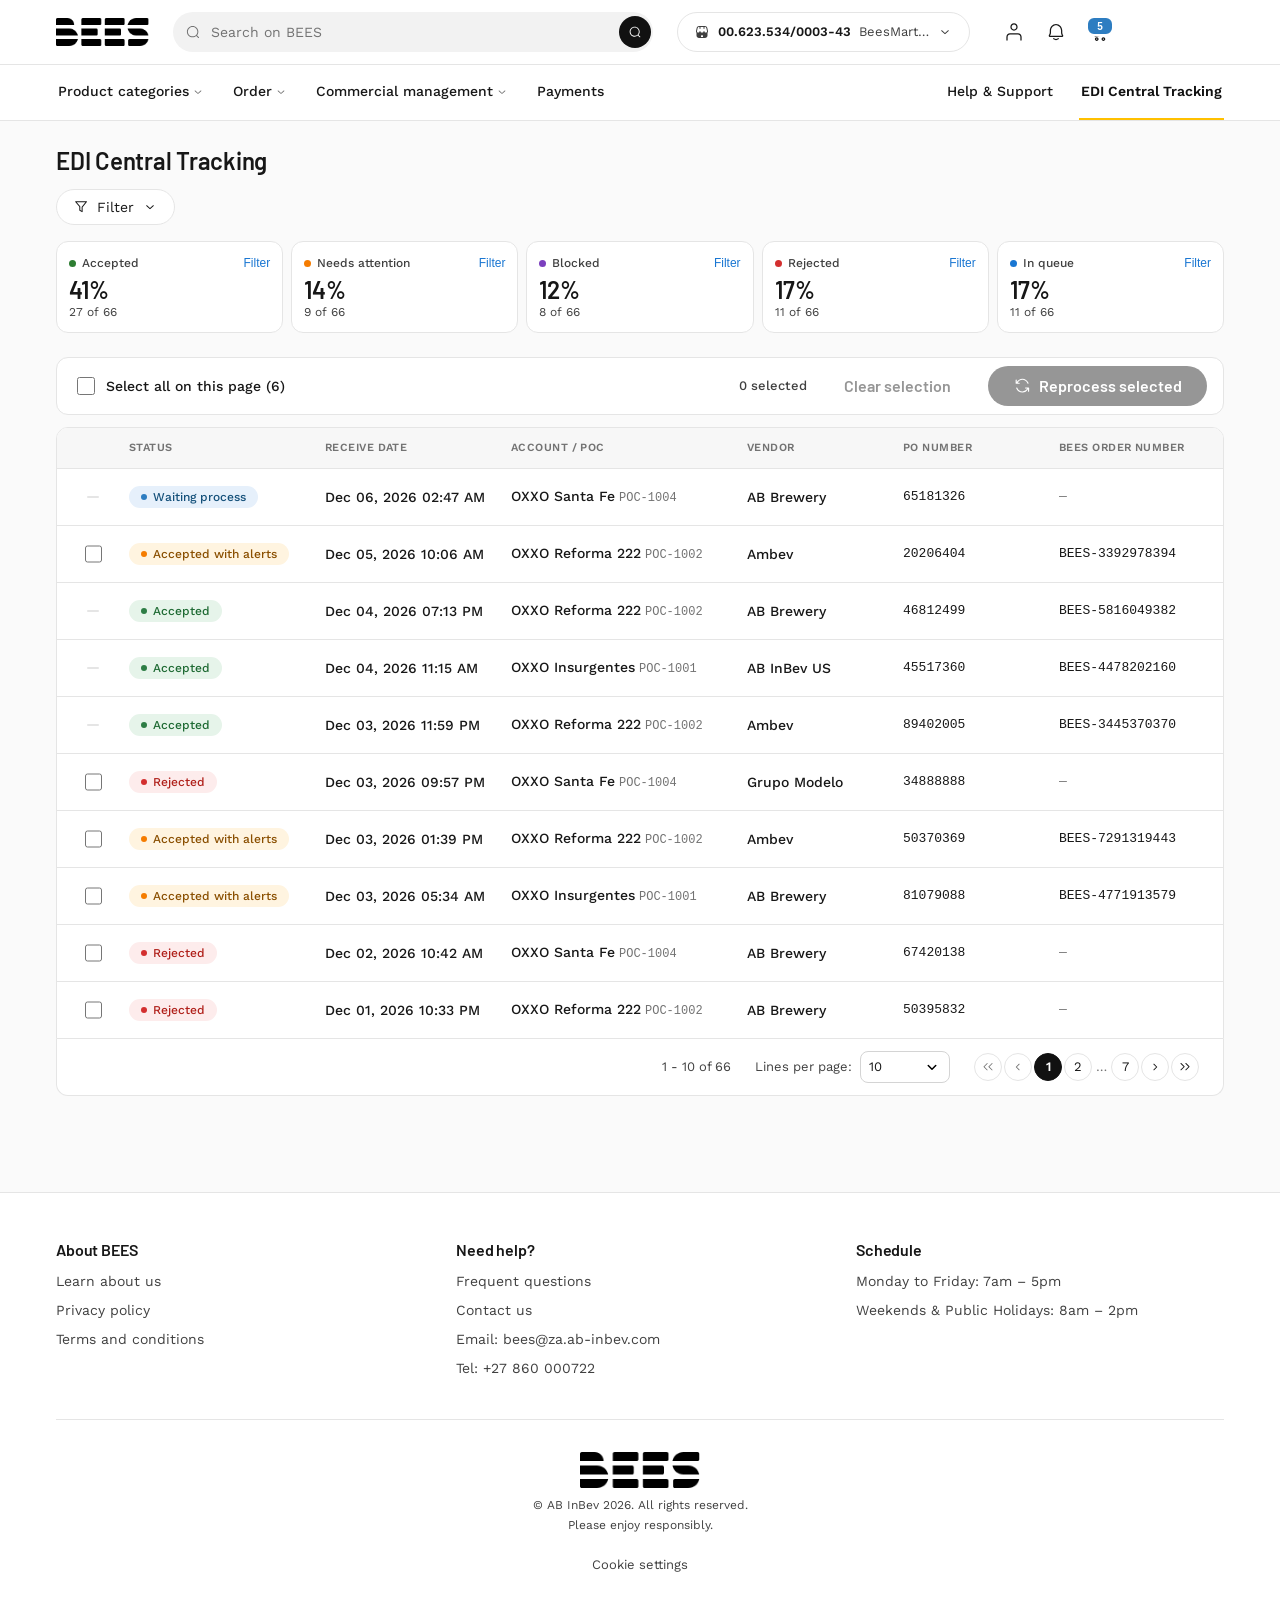
==== prototypes/edi-central-tracker/index.html @ 3b07b344 "Initial commit: prototypes hub, EDI Central Tracking, and Hexa shared assets" ====
<!doctype html>
<html lang="en">
<head>
  <meta charset="utf-8" />
  <meta name="viewport" content="width=device-width,initial-scale=1" />
  <title>EDI Central Tracking — Prototype</title>
  <link rel="stylesheet" href="../_shared/hexa-tokens.css" />
  <link rel="stylesheet" href="../_shared/hexa-components.css" />
  <link rel="stylesheet" href="styles.css" />
  <script src="../_shared/hexa.js" defer></script>
  <script src="data.js"></script>
  <script
    src="../_shared/hypothesis-tracker.js"
    data-prototype-id="edi-central-tracker"
    data-hypothesis="Retailers will adopt a self-service EDI order tracker (Order + Item) instead of contacting BEES support."
    data-variant="A"></script>
</head>
<body>

  <!-- BEES Top bar (custom, modeled on the BEES Order history reference) -->
  <header class="bees-topbar">
    <div class="bees-topbar-row bees-topbar-row--primary">
      <a class="bees-logo" href="#orders" aria-label="BEES home" data-track="nav-logo">
        <img src="../_shared/img/bees-logo.png" alt="BEES" />
      </a>
      <div class="bees-search">
        <hexa-icon name="SearchIcon"></hexa-icon>
        <input type="search" placeholder="Search on BEES" data-track="topbar-search" aria-label="Search on BEES" />
        <button class="bees-search-go" aria-label="Search" data-track="topbar-search-submit"><hexa-icon name="SearchIcon"></hexa-icon></button>
      </div>
      <div class="bees-account">
        <hexa-icon name="StoreIcon"></hexa-icon>
        <span class="bees-account-id">00.623.534/0003-43</span>
        <span class="bees-account-name">BeesMart…</span>
        <hexa-icon name="ChevronDownIcon"></hexa-icon>
      </div>
      <div class="bees-topbar-actions">
        <button class="bees-icon-btn" aria-label="Account" data-track="topbar-account"><hexa-icon name="UserIcon"></hexa-icon></button>
        <button class="bees-icon-btn" aria-label="Notifications" data-track="topbar-notifications" style="position:relative">
          <hexa-icon name="BellIcon"></hexa-icon>
        </button>
        <button class="bees-icon-btn" aria-label="Cart" data-track="topbar-cart" style="position:relative">
          <hexa-icon name="CartIcon"></hexa-icon>
          <span class="bees-icon-badge">5</span>
        </button>
      </div>
    </div>
    <nav class="bees-topbar-row bees-topbar-row--secondary" aria-label="Primary">
      <div class="bees-nav-left">
        <a href="#" data-track="nav-categories" class="bees-nav-link">Product categories <hexa-icon name="ChevronDownIcon"></hexa-icon></a>
        <a href="#" data-track="nav-order"      class="bees-nav-link">Order <hexa-icon name="ChevronDownIcon"></hexa-icon></a>
        <a href="#" data-track="nav-commercial" class="bees-nav-link">Commercial management <hexa-icon name="ChevronDownIcon"></hexa-icon></a>
        <a href="#" data-track="nav-payments"   class="bees-nav-link">Payments</a>
      </div>
      <div class="bees-nav-right">
        <a href="#" data-track="nav-help"    class="bees-nav-link">Help &amp; Support</a>
        <a href="#orders" data-track="nav-orders" class="bees-nav-link bees-nav-link--active">EDI Central Tracking</a>
      </div>
    </nav>
  </header>

  <main class="app-shell">

    <!-- ORDERS SCREEN ============================================ -->
    <section id="orders" data-screen>
      <h1 class="page-title">EDI Central Tracking</h1>

      <!-- Filter (collapsed by default) -->
      <div class="filter-block">
        <button type="button" class="filter-toggle" id="filterToggle" data-track="cta-toggle-filters" onclick="toggleFilterPanel()" aria-expanded="false">
          <hexa-icon name="FilterIcon"></hexa-icon>
          Filter
          <hexa-icon name="ChevronDownIcon" class="caret"></hexa-icon>
        </button>

        <form class="filters" id="filterForm" autocomplete="off" onsubmit="event.preventDefault();applyFilters()" hidden>
          <div class="hexa-field">
            <span class="hexa-label">Vendor</span>
            <div class="dropdown" id="vendorDropdown">
              <button type="button" class="dropdown-trigger" data-track="filter-open-vendor" onclick="toggleDropdown('vendorDropdown')">
                <span id="vendorLabel" class="placeholder">All vendors</span>
                <hexa-icon name="ChevronDownIcon"></hexa-icon>
              </button>
              <div class="dropdown-panel" id="vendorPanel"></div>
            </div>
          </div>
          <div class="hexa-field">
            <span class="hexa-label">Account / POC</span>
            <div class="dropdown" id="pocDropdown">
              <button type="button" class="dropdown-trigger" data-track="filter-open-poc" onclick="toggleDropdown('pocDropdown')">
                <span id="pocLabel" class="placeholder">My POCs (4)</span>
                <hexa-icon name="ChevronDownIcon"></hexa-icon>
              </button>
              <div class="dropdown-panel" id="pocPanel"></div>
            </div>
          </div>
          <div class="hexa-field">
            <span class="hexa-label">Purchase order number</span>
            <span class="hexa-input-wrap">
              <hexa-icon name="SearchIcon"></hexa-icon>
              <input class="hexa-input" id="poInput" placeholder="e.g. 12345678" inputmode="numeric" />
            </span>
          </div>
          <div class="hexa-field">
            <span class="hexa-label">Period (max 30 days)</span>
            <div class="period-row">
              <span class="hexa-input-wrap"><input class="hexa-input" id="dateFrom" type="date" /></span>
              <span class="text-fg-neutral-tertiary">→</span>
              <span class="hexa-input-wrap"><input class="hexa-input" id="dateTo" type="date" /></span>
            </div>
          </div>
          <div class="hexa-field">
            <span class="hexa-label">Status</span>
            <div class="dropdown" id="statusDropdown">
              <button type="button" class="dropdown-trigger" data-track="filter-open-status" onclick="toggleDropdown('statusDropdown')">
                <span id="statusLabel" class="placeholder">All statuses</span>
                <hexa-icon name="ChevronDownIcon"></hexa-icon>
              </button>
              <div class="dropdown-panel" id="statusPanel"></div>
            </div>
          </div>
          <div class="filter-actions">
            <div class="left">
              <button type="submit" id="applyBtn" class="hexa-btn hexa-btn--primary" data-track="cta-apply-filters">
                <hexa-icon name="FilterIcon"></hexa-icon>
                Apply filters
              </button>
              <button type="button" class="hexa-btn hexa-btn--tertiary" data-track="cta-clear-filters" onclick="clearFilters()">Clear all</button>
            </div>
            <div class="text-body-xs text-fg-neutral-tertiary" id="periodHint"></div>
          </div>
        </form>
      </div>

      <!-- Overview KPI cards -->
      <div class="summary-cards" id="summaryCards" role="region" aria-label="Order summary"></div>

      <!-- Active filter chips -->
      <div class="result-bar" id="resultBar" hidden>
        <div class="chip-row" id="activeFilters"></div>
      </div>

      <!-- Bulk actions toolbar — appears above the list when there are
           selectable rows (Blocked / Rejected / Accepted with alerts). -->
      <div class="bulk-bar" id="bulkBar">
        <label class="bulk-select-all">
          <input type="checkbox" id="bulkSelectAll" data-track="bulk-select-all" onchange="toggleSelectAllOnPage(this.checked)" />
          <span id="bulkSelectAllLabel">Select all on this page</span>
        </label>
        <div class="bulk-actions">
          <span class="bulk-count" id="bulkCount">0 selected</span>
          <button type="button" class="hexa-btn hexa-btn--tertiary" id="bulkClearBtn" data-track="bulk-clear" onclick="clearSelection()" disabled>Clear selection</button>
          <button type="button" class="hexa-btn hexa-btn--primary" id="bulkReprocessBtn" data-track="cta-bulk-reprocess" onclick="reprocessSelected()" disabled>
            <hexa-icon name="SyncIcon"></hexa-icon>
            <span id="bulkReprocessLabel">Reprocess selected</span>
          </button>
        </div>
      </div>

      <!-- List + pagination -->
      <div id="tableWrap"></div>

      <!-- Empty state -->
      <template id="emptyTpl">
        <div class="hexa-empty">
          <hexa-illustration name="NoSearchResults"></hexa-illustration>
          <h3>No orders match your filters</h3>
          <p>Try widening the period or clearing some filters.</p>
          <button class="hexa-btn hexa-btn--secondary" data-track="cta-empty-clear" onclick="clearFilters()">Clear all filters</button>
        </div>
      </template>
    </section>

    <!-- ITEM-LEVEL SCREEN ====================================== -->
    <!-- Reached by clicking an order row. Hash format: #order/<id>.
         Layout mirrors the BEES "Order details" pattern:
           1. A dark band sitting flush under the topbar, with breadcrumb
              on top and the page title + primary action below.
           2. Light content area below the band with order facts and lines. -->
    <section id="orderItems" data-screen hidden>
      <div class="order-details-band">
        <div class="order-details-band-inner">
          <nav class="order-details-breadcrumb" aria-label="Breadcrumb">
            <a href="#orders" class="crumb crumb--icon" data-track="item-breadcrumb-home" aria-label="Home">
              <hexa-icon name="HomeIcon"></hexa-icon>
            </a>
            <hexa-icon name="ChevronRightIcon" class="crumb-sep"></hexa-icon>
            <a href="#orders" class="crumb" data-track="item-breadcrumb-orders">EDI Central Tracking</a>
            <hexa-icon name="ChevronRightIcon" class="crumb-sep"></hexa-icon>
            <span class="crumb crumb--current" aria-current="page">Order details</span>
          </nav>
          <div class="order-details-band-row">
            <h1 class="order-details-title">Order details</h1>
            <div class="order-details-band-actions">
              <button type="button" class="band-btn band-btn--ghost" data-track="item-open-summary" onclick="openDrawer(view.itemPageOrderId)">
                <hexa-icon name="InfoIcon"></hexa-icon>
                View summary
              </button>
              <button type="button" class="band-btn band-btn--primary" id="itemPageReprocessBtn" data-track="item-reprocess" onclick="reprocessFromItemPage()">
                <hexa-icon name="SyncIcon"></hexa-icon>
                Reprocess order
              </button>
            </div>
          </div>
        </div>
      </div>

      <div class="order-details-body">
        <div class="order-details-card">
          <div class="order-details-summary" id="itemPageSummary"></div>
        </div>

        <div class="item-summary-cards" id="itemSummaryCards"></div>

        <div id="itemListWrap"></div>
      </div>
    </section>

  </main>

  <!-- BEES Footer -->
  <footer class="bees-footer">
    <div class="bees-footer-cols">
      <div>
        <h4>About BEES</h4>
        <a href="#" data-track="footer-learn">Learn about us</a>
        <a href="#" data-track="footer-privacy">Privacy policy</a>
        <a href="#" data-track="footer-terms">Terms and conditions</a>
      </div>
      <div>
        <h4>Need help?</h4>
        <a href="#" data-track="footer-faq">Frequent questions</a>
        <a href="#" data-track="footer-contact">Contact us</a>
        <span class="bees-footer-static">Email: bees@za.ab-inbev.com</span>
        <span class="bees-footer-static">Tel: +27 860 000722</span>
      </div>
      <div>
        <h4>Schedule</h4>
        <span class="bees-footer-static">Monday to Friday: 7am – 5pm</span>
        <span class="bees-footer-static">Weekends &amp; Public Holidays: 8am – 2pm</span>
      </div>
    </div>
    <div class="bees-footer-brand">
      <img class="bees-footer-logo" src="../_shared/img/bees-logo.png" alt="BEES" />
      <p class="bees-footer-copy">© AB InBev 2026. All rights reserved.<br/>Please enjoy responsibly.</p>
      <a href="#" class="bees-footer-cookie" data-track="footer-cookies">Cookie settings</a>
    </div>
  </footer>

  <!-- ORDER DETAIL DRAWER (non-modal side panel) -->
  <div id="drawerScrim" class="drawer-scrim" hidden onclick="closeDrawer()"></div>
  <aside id="orderDrawer" class="order-drawer" role="dialog" aria-modal="false" aria-labelledby="drawerTitle" hidden>
    <header>
      <div>
        <div class="text-body-xs text-fg-neutral-tertiary" style="text-transform:uppercase;letter-spacing:.05em">Order detail</div>
        <h3 id="drawerTitle" style="margin:4px 0 0">—</h3>
      </div>
      <button class="hexa-icon-btn" data-track="drawer-close" onclick="closeDrawer()" aria-label="Close">
        <hexa-icon name="CloseIcon"></hexa-icon>
      </button>
    </header>
    <div class="body" id="drawerBody"></div>
    <footer>
      <button class="hexa-btn hexa-btn--tertiary" data-track="drawer-cancel" onclick="closeDrawer()">Close</button>
      <button class="hexa-btn hexa-btn--primary" id="drawerReprocess" data-track="drawer-reprocess" onclick="reprocessFromDrawer()">
        <hexa-icon name="SyncIcon"></hexa-icon>
        Reprocess
      </button>
    </footer>
  </aside>

  <script>
  // ============================================================
  // STATE
  // ============================================================
  const D = window.EDI_DATA;
  // Two layers of state:
  //   draft   = what the user is composing in the filter UI (dropdown checkboxes)
  //   applied = what the table is filtered by (only updated on Apply)
  // Live filters (PO# input + Period range) update applied directly so users
  // see results as they type / pick dates — that matches their mental model.
  const defaultPocs = () => new Set(D.POCS.filter(p => p.user).map(p => p.id));
  const draft = {
    vendors: new Set(),
    pocs: defaultPocs(),
    statuses: new Set(),
  };
  const applied = {
    vendors: new Set(),
    pocs: defaultPocs(),
    poQuery: '',
    dateFrom: null,
    dateTo: null,
    statuses: new Set(),
  };
  const view = {
    openOrderId: null,         // order shown in the side drawer (summary)
    itemPageOrderId: null,     // order shown in the Item-level full page
    page: 1,
    pageSize: 10,
    selected: new Set(),       // ids of orders ticked for bulk reprocess
  };

  // Order statuses that can be bulk-reprocessed (and therefore get a checkbox).
  const REPROCESSABLE_STATUSES = new Set(['BLOCKED', 'REJECTED', 'ALERTS']);
  const isReprocessable = (o) => REPROCESSABLE_STATUSES.has(o.statusId);

  // ============================================================
  // INIT
  // ============================================================
  function fmtDate(iso) {
    const d = new Date(iso);
    return d.toLocaleDateString(undefined, { day: '2-digit', month: 'short', year: 'numeric' }) + ' ' + d.toLocaleTimeString(undefined, { hour: '2-digit', minute: '2-digit' });
  }
  function fmtDateOnly(iso) {
    return new Date(iso).toLocaleDateString(undefined, { day: '2-digit', month: 'short' });
  }
  function fmtMoney(n) { return '$' + n.toLocaleString(undefined, { minimumFractionDigits: 2, maximumFractionDigits: 2 }); }
  function isoDay(d) { return d.toISOString().slice(0, 10); }

  // Default period: last 30 days
  (function initPeriod() {
    const today = new Date();
    const from = new Date(today.getTime() - 29 * 86400000);
    document.getElementById('dateTo').value = isoDay(today);
    document.getElementById('dateFrom').value = isoDay(from);
    document.getElementById('dateTo').max = isoDay(today);
    document.getElementById('dateFrom').max = isoDay(today);
    applied.dateFrom = isoDay(from);
    applied.dateTo = isoDay(today);
    document.getElementById('periodHint').textContent = 'Maximum interval: 30 days · default: last 30 days';
  })();

  // Build dropdown panels — checkboxes mutate DRAFT only.
  function renderVendorPanel() {
    const panel = document.getElementById('vendorPanel');
    panel.innerHTML = D.VENDORS.map(v => `
      <label class="opt"><input type="checkbox" value="${v.code}" ${draft.vendors.has(v.code) ? 'checked' : ''} onchange="toggleDraft('vendors', this.value, this.checked)"/> ${v.name}</label>
    `).join('');
  }
  function renderPocPanel(query) {
    const panel = document.getElementById('pocPanel');
    const q = (query || '').toLowerCase();
    const list = D.POCS.filter(p => !q || p.name.toLowerCase().includes(q) || p.id.toLowerCase().includes(q) || p.city.toLowerCase().includes(q));
    panel.innerHTML = `
      <div class="search">
        <span class="hexa-input-wrap">
          <hexa-icon name="SearchIcon"></hexa-icon>
          <input class="hexa-input" placeholder="Search POC name, id, city…" oninput="renderPocPanel(this.value)" value="${query || ''}" />
        </span>
      </div>
      ${list.map(p => `
        <label class="opt">
          <input type="checkbox" value="${p.id}" ${draft.pocs.has(p.id) ? 'checked' : ''} onchange="toggleDraft('pocs', this.value, this.checked)"/>
          <span style="flex:1">${p.name}${p.user ? ' <span class=\"hexa-tag hexa-tag--brand\" style=\"margin-left:6px\">Yours</span>' : ''}</span>
          <span class="text-body-xs text-fg-neutral-tertiary">${p.id} · ${p.city}</span>
        </label>
      `).join('') || '<div class="text-body-sm text-fg-neutral-tertiary p-sm">No POC matches.</div>'}
    `;
  }
  function renderStatusPanel() {
    const panel = document.getElementById('statusPanel');
    panel.innerHTML = D.STATUSES.map(s => `
      <label class="opt"><input type="checkbox" value="${s.id}" ${draft.statuses.has(s.id) ? 'checked' : ''} onchange="toggleDraft('statuses', this.value, this.checked)"/>
        <span class="hexa-status-badge hexa-status-badge--${s.tone}">${s.label}</span>
      </label>
    `).join('');
  }
  renderVendorPanel();
  renderPocPanel('');
  renderStatusPanel();

  function toggleDraft(key, value, on) {
    if (on) draft[key].add(value); else draft[key].delete(value);
    syncDropdownLabels();
    markDirty();
    HT.track('filter_drafted', { filter: key, on });
  }

  function setsEqual(a, b) {
    if (a.size !== b.size) return false;
    for (const x of a) if (!b.has(x)) return false;
    return true;
  }
  function isDirty() {
    return !setsEqual(draft.vendors, applied.vendors)
        || !setsEqual(draft.pocs, applied.pocs)
        || !setsEqual(draft.statuses, applied.statuses);
  }
  function markDirty() {
    document.getElementById('applyBtn').classList.toggle('is-dirty', isDirty());
  }

  function syncDropdownLabels() {
    const vCount = draft.vendors.size;
    document.getElementById('vendorLabel').className = vCount ? '' : 'placeholder';
    document.getElementById('vendorLabel').textContent = vCount ? (vCount + ' vendor' + (vCount > 1 ? 's' : '')) : 'All vendors';

    const pCount = draft.pocs.size;
    document.getElementById('pocLabel').className = pCount ? '' : 'placeholder';
    document.getElementById('pocLabel').textContent = pCount ? (pCount + ' POC' + (pCount > 1 ? 's' : '')) : 'All POCs';

    const sCount = draft.statuses.size;
    document.getElementById('statusLabel').className = sCount ? '' : 'placeholder';
    document.getElementById('statusLabel').textContent = sCount ? (sCount + ' status' + (sCount > 1 ? 'es' : '')) : 'All statuses';
  }
  syncDropdownLabels();

  // Outside-click closes dropdowns. Panels are position:fixed and rendered as
  // children of the .dropdown wrapper, so contains() still resolves correctly.
  document.addEventListener('click', (e) => {
    document.querySelectorAll('.dropdown.is-open').forEach((dd) => {
      if (!dd.contains(e.target)) dd.classList.remove('is-open');
    });
  });
  function toggleDropdown(id) {
    const dd = document.getElementById(id);
    const isOpen = dd.classList.contains('is-open');
    document.querySelectorAll('.dropdown.is-open').forEach((d) => d.classList.remove('is-open'));
    if (!isOpen) {
      dd.classList.add('is-open');
      positionDropdownPanel(dd);
    }
    event.stopPropagation();
  }
  // Position a fixed-positioned panel relative to its trigger button so it
  // floats above sibling form cells regardless of grid stacking contexts.
  function positionDropdownPanel(dd) {
    const trigger = dd.querySelector('.dropdown-trigger');
    const panel = dd.querySelector('.dropdown-panel');
    if (!trigger || !panel) return;
    const r = trigger.getBoundingClientRect();
    const panelWidth = Math.max(r.width, 240);
    panel.style.minWidth = panelWidth + 'px';
    panel.style.top = (r.bottom + 4) + 'px';
    // Right-align if the panel would overflow the viewport
    const wouldOverflow = (r.left + panelWidth) > (window.innerWidth - 16);
    panel.style.left = wouldOverflow ? (r.right - panelWidth) + 'px' : r.left + 'px';
  }
  // Reposition on scroll/resize so the panel stays glued to its trigger.
  ['scroll', 'resize'].forEach(ev => window.addEventListener(ev, () => {
    document.querySelectorAll('.dropdown.is-open').forEach(positionDropdownPanel);
  }, true));

  // Period & PO# update APPLIED state directly (live filtering — they feel like search inputs).
  function enforcePeriodCap() {
    const fromEl = document.getElementById('dateFrom');
    const toEl = document.getElementById('dateTo');
    if (!fromEl.value || !toEl.value) return;
    const from = new Date(fromEl.value);
    const to = new Date(toEl.value);
    const diffDays = Math.round((to - from) / 86400000);
    if (diffDays < 0) { toEl.value = fromEl.value; }
    if (diffDays > 30) {
      const capped = new Date(from.getTime() + 30 * 86400000);
      toEl.value = isoDay(capped);
      flashHint('Period capped at 30 days.');
    }
    applied.dateFrom = fromEl.value;
    applied.dateTo = toEl.value;
    HT.track('period_set', { days: Math.round((new Date(applied.dateTo) - new Date(applied.dateFrom)) / 86400000) + 1 });
  }
  function flashHint(msg) {
    const el = document.getElementById('periodHint');
    const original = el.textContent;
    el.textContent = msg;
    el.style.color = 'var(--hexa-status-warning)';
    setTimeout(() => { el.textContent = original; el.style.color = ''; }, 2400);
  }
  document.getElementById('dateFrom').addEventListener('change', () => { enforcePeriodCap(); view.page = 1; renderTable(); });
  document.getElementById('dateTo').addEventListener('change', () => { enforcePeriodCap(); view.page = 1; renderTable(); });

  document.getElementById('poInput').addEventListener('input', (e) => {
    applied.poQuery = e.target.value.trim();
    view.page = 1;
    renderTable();
    if (applied.poQuery) HT.track('filter_applied', { filter: 'po_number', length: applied.poQuery.length });
  });

  // Apply button: copy DRAFT -> APPLIED for vendor/poc/status, then re-render.
  function applyFilters() {
    applied.vendors = new Set(draft.vendors);
    applied.pocs = new Set(draft.pocs);
    applied.statuses = new Set(draft.statuses);
    view.page = 1;
    markDirty();
    HT.track('filters_applied_explicit', {
      vendor_count: applied.vendors.size,
      poc_count: applied.pocs.size,
      status_count: applied.statuses.size,
      has_po: !!applied.poQuery,
      days: Math.round((new Date(applied.dateTo) - new Date(applied.dateFrom)) / 86400000) + 1,
    });
    renderTable();
  }

  function clearFilters() {
    draft.vendors.clear();
    draft.pocs = defaultPocs();
    draft.statuses.clear();
    applied.vendors.clear();
    applied.pocs = defaultPocs();
    applied.statuses.clear();
    applied.poQuery = '';
    document.getElementById('poInput').value = '';
    // reset period to last 30 days
    const today = new Date();
    document.getElementById('dateTo').value = isoDay(today);
    document.getElementById('dateFrom').value = isoDay(new Date(today.getTime() - 29 * 86400000));
    applied.dateFrom = document.getElementById('dateFrom').value;
    applied.dateTo = document.getElementById('dateTo').value;
    renderVendorPanel(); renderPocPanel(''); renderStatusPanel();
    syncDropdownLabels();
    markDirty();
    view.page = 1;
    renderTable();
    HT.track('filters_cleared');
  }

  // ============================================================
  // TABLE
  // ============================================================
  function filteredOrders(opts = {}) {
    const fromTs = applied.dateFrom ? new Date(applied.dateFrom).getTime() : 0;
    const toTs = applied.dateTo ? new Date(applied.dateTo).getTime() + 86400000 - 1 : Infinity;
    return D.orders.filter((o) => {
      if (applied.vendors.size && !applied.vendors.has(o.vendorCode)) return false;
      if (applied.pocs.size && !applied.pocs.has(o.pocId)) return false;
      if (!opts.ignoreStatus && applied.statuses.size && !applied.statuses.has(o.statusId)) return false;
      if (applied.poQuery && !o.poNumber.includes(applied.poQuery)) return false;
      const t = new Date(o.receivedAt).getTime();
      if (t < fromTs || t > toTs) return false;
      return true;
    });
  }

  // Removing an active chip removes it from BOTH draft + applied so it disappears
  // immediately (matches user expectation when clicking the X on a chip).
  function removeAppliedFilter(key, value) {
    applied[key].delete(value);
    draft[key].delete(value);
    view.page = 1;
    syncDropdownLabels();
    markDirty();
    if (key === 'vendors') renderVendorPanel();
    if (key === 'pocs')    renderPocPanel('');
    if (key === 'statuses') renderStatusPanel();
    renderTable();
    HT.track('filter_chip_removed', { filter: key });
  }
  function clearPoQuery() {
    document.getElementById('poInput').value = '';
    applied.poQuery = '';
    view.page = 1;
    renderTable();
    HT.track('filter_chip_removed', { filter: 'po_number' });
  }

  function renderActiveFilterChips() {
    const root = document.getElementById('activeFilters');
    const chips = [];
    applied.vendors.forEach((v) => {
      const name = D.VENDORS.find(x => x.code === v)?.name || v;
      chips.push(`<button class="hexa-chip" onclick="removeAppliedFilter('vendors','${v}')"><hexa-icon name="CloseIcon"></hexa-icon> ${name}</button>`);
    });
    applied.statuses.forEach((s) => {
      const st = D.STATUSES.find(x => x.id === s);
      chips.push(`<button class="hexa-chip" onclick="removeAppliedFilter('statuses','${s}')"><hexa-icon name="CloseIcon"></hexa-icon> ${st.label}</button>`);
    });
    if (applied.poQuery) {
      chips.push(`<button class="hexa-chip" onclick="clearPoQuery()"><hexa-icon name="CloseIcon"></hexa-icon> PO: ${applied.poQuery}</button>`);
    }
    // POC chip if non-default
    const dPocs = [...defaultPocs()];
    const pocsArr = [...applied.pocs];
    const isDefaultSel = pocsArr.length === dPocs.length && pocsArr.every(p => dPocs.includes(p));
    if (!isDefaultSel && applied.pocs.size) {
      chips.push(`<span class="hexa-chip" style="cursor:default">${applied.pocs.size} POC${applied.pocs.size > 1 ? 's' : ''} selected</span>`);
    }
    root.innerHTML = chips.join('');
  }

  // ============================================================
  // FILTER TOGGLE (collapsed by default, like the reference)
  // ============================================================
  function toggleFilterPanel() {
    const form = document.getElementById('filterForm');
    const btn = document.getElementById('filterToggle');
    const open = form.hidden;
    form.hidden = !open;
    btn.setAttribute('aria-expanded', String(open));
    HT.track('filter_panel_toggled', { open });
  }

  function statusPill(o) {
    const map = { success: 'is-success', warning: 'is-warning', error: 'is-error', info: 'is-info', blocked: 'is-blocked' };
    return `<span class="status-pill ${map[o.statusTone] || 'is-neutral'}">${o.statusLabel}</span>`;
  }

  // ============================================================
  // SUMMARY KPI CARDS — match reference layout: label + filter link
  // top-row, big % + "X of Y" subtext below
  // ============================================================
  function renderSummary() {
    const orders = filteredOrders({ ignoreStatus: true });
    const total = orders.length || 1;
    const counts = { ACCEPTED: 0, ALERTS: 0, BLOCKED: 0, REJECTED: 0, PENDING: 0 };
    for (const o of orders) {
      if (o.statusId === 'ACCEPTED') counts.ACCEPTED++;
      else if (o.statusId === 'ALERTS') counts.ALERTS++;
      else if (o.statusId === 'BLOCKED') counts.BLOCKED++;
      else if (o.statusId === 'REJECTED') counts.REJECTED++;
      else counts.PENDING++;
    }
    // 5 cards: success / alerts / blocked (on hold) / rejected / queue.
    // Blocked sits between Alerts and Rejected because it's the most urgent
    // actionable bucket — if not resolved within SLA it auto-rejects.
    const cards = [
      { id: 'ACCEPTED', label: 'Accepted',             tone: 'success', count: counts.ACCEPTED, filterIds: ['ACCEPTED'] },
      { id: 'ALERTS',   label: 'Needs attention',      tone: 'warning', count: counts.ALERTS,   filterIds: ['ALERTS'] },
      { id: 'BLOCKED',  label: 'Blocked',              tone: 'blocked', count: counts.BLOCKED,  filterIds: ['BLOCKED'] },
      { id: 'REJECTED', label: 'Rejected',             tone: 'error',   count: counts.REJECTED, filterIds: ['REJECTED'] },
      { id: 'PENDING',  label: 'In queue',             tone: 'info',    count: counts.PENDING,  filterIds: ['WAITING','PROCESSING'] },
    ];
    document.getElementById('summaryCards').innerHTML = cards.map((c) => {
      const isActive = c.filterIds.length === applied.statuses.size && c.filterIds.every(s => applied.statuses.has(s));
      const pct = orders.length ? Math.round((c.count / orders.length) * 100) : 0;
      return `
        <div class="summary-card ${isActive ? 'is-active' : ''}" title="${c.label} — ${c.count.toLocaleString()} of ${orders.length.toLocaleString()}">
          <div class="header-row">
            <span class="label">
              <span class="dot dot-${c.tone}"></span>
              <span class="label-text">${c.label}</span>
            </span>
            <button type="button" class="filter-link ${isActive ? 'is-active' : ''}"
              data-track="summary-card-${c.id.toLowerCase()}"
              onclick="toggleSummaryFilter(${JSON.stringify(c.filterIds).replace(/"/g, '&quot;')}, '${c.id}')">
              ${isActive ? 'Clear' : 'Filter'}
            </button>
          </div>
          <div class="value-row">
            <span class="pct">${pct}%</span>
            <span class="of">${c.count.toLocaleString()} of ${orders.length.toLocaleString()}</span>
          </div>
        </div>
      `;
    }).join('');
  }

  function toggleSummaryFilter(statusIds, summaryId) {
    const sameSet = statusIds.length === applied.statuses.size && statusIds.every(s => applied.statuses.has(s));
    applied.statuses = new Set(sameSet ? [] : statusIds);
    draft.statuses = new Set(applied.statuses);
    renderStatusPanel();
    syncDropdownLabels();
    markDirty();
    view.page = 1;
    HT.track('summary_card_clicked', { card: summaryId, on: !sameSet });
    renderTable();
  }

  function renderTable() {
    renderActiveFilterChips();
    renderSummary();
    const orders = filteredOrders();
    const wrap = document.getElementById('tableWrap');
    if (!orders.length) {
      wrap.innerHTML = '';
      const tpl = document.getElementById('emptyTpl');
      wrap.appendChild(tpl.content.cloneNode(true));
      return;
    }

    const total = orders.length;
    const pageSize = view.pageSize;
    const totalPages = Math.max(1, Math.ceil(total / pageSize));
    if (view.page > totalPages) view.page = totalPages;
    const start = (view.page - 1) * pageSize;
    const end = Math.min(start + pageSize, total);
    const pageOrders = orders.slice(start, end);

    // Column order is optimised for the user's scan-then-act flow:
    //   [select] → Status → Receive date → Account → Vendor → PO# → [actions]
    // Clicking the row body navigates to the Item-level page; the inline
    // Summary and Reprocess buttons cover the secondary in-place actions.
    const rows = pageOrders.map((o) => {
      const selectable = isReprocessable(o);
      const checked = view.selected.has(o.id);
      const checkboxCell = selectable
        ? `<label class="cell-select" onclick="event.stopPropagation()" title="Select for bulk reprocess">
             <input type="checkbox" data-track="row-select-${o.statusId.toLowerCase()}"
                    ${checked ? 'checked' : ''}
                    onchange="toggleRowSelection('${o.id}', this.checked)" />
           </label>`
        : `<span class="cell-select cell-select--disabled" title="${o.statusLabel} orders can't be reprocessed"></span>`;

      const reprocessBtn = selectable
        ? `<button type="button" class="row-action row-action--primary"
                 data-track="row-reprocess-${o.statusId.toLowerCase()}"
                 onclick="event.stopPropagation();reprocessOrder('${o.id}')"
                 title="Reprocess this order">
             <hexa-icon name="SyncIcon"></hexa-icon>
           </button>`
        : '';

      // Single-line data row. Each cell is one inline value — no stacked
      // labels (the table header above carries the labels). The wrapping
      // .order-table container handles horizontal scroll if the viewport
      // is narrower than the row's natural width.
      return `
        <div class="order-row ${selectable ? 'is-selectable' : ''} ${checked ? 'is-selected' : ''}"
             data-id="${o.id}"
             onclick="openItemPage('${o.id}')"
             data-track="row-open-items"
             role="button" tabindex="0"
             onkeydown="if(event.key==='Enter'||event.key===' '){event.preventDefault();openItemPage('${o.id}')}">
          ${checkboxCell}
          <div class="cell cell-status">${statusPill(o)}</div>
          <div class="cell cell-date">${fmtDate(o.receivedAt)}</div>
          <div class="cell cell-account">
            <span class="cell-account-name">${o.pocName}</span>
            <span class="cell-account-id">${o.pocId}</span>
          </div>
          <div class="cell cell-vendor">${o.vendorName}</div>
          <div class="cell cell-po mono">${o.poNumber}</div>
          <div class="cell cell-bees mono">${o.beesOrderNumber
              ? o.beesOrderNumber
              : `<span class="muted">—</span>`}</div>
          <div class="row-actions" onclick="event.stopPropagation()">
            <button type="button" class="row-action"
                    data-track="row-summary"
                    onclick="event.stopPropagation();openDrawer('${o.id}')"
                    title="View order summary">
              <hexa-icon name="InfoIcon"></hexa-icon>
            </button>
            ${reprocessBtn}
          </div>
        </div>
      `;
    }).join('');

    // Header row sits above the data rows and shares the same grid template.
    // The wrapping .order-table provides horizontal scroll if the viewport
    // can't fit the natural row width.
    const headerRow = `
      <div class="order-row order-row--head" role="row">
        <div class="cell-select cell-select--head" aria-hidden="true"></div>
        <div class="cell cell-status">Status</div>
        <div class="cell cell-date">Receive date</div>
        <div class="cell cell-account">Account / POC</div>
        <div class="cell cell-vendor">Vendor</div>
        <div class="cell cell-po">PO number</div>
        <div class="cell cell-bees">BEES order number</div>
        <div class="row-actions"></div>
      </div>
    `;

    wrap.innerHTML = `
      <div class="order-table">
        <div class="order-list">${headerRow}${rows}</div>
      </div>
      ${renderPagination(start, end, total, totalPages)}
    `;

    syncBulkBar(pageOrders);
  }

  function renderPagination(start, end, total, totalPages) {
    const cur = view.page;
    const set = new Set([1, totalPages, cur, cur - 1, cur + 1]);
    const pageNums = [...set].filter(n => n >= 1 && n <= totalPages).sort((a, b) => a - b);
    const buttons = [];
    let prev = 0;
    for (const n of pageNums) {
      if (n - prev > 1) buttons.push(`<span class="page-ellipsis">…</span>`);
      buttons.push(`<button class="page-btn ${n === cur ? 'is-current' : ''}" onclick="goToPage(${n})" data-track="pagination-page" aria-label="Page ${n}">${n}</button>`);
      prev = n;
    }
    return `
      <div class="pagination">
        <span class="meta">${(start + 1).toLocaleString()} - ${end.toLocaleString()} of ${total.toLocaleString()}</span>
        <label class="page-size">
          Lines per page:
          <select class="hexa-select" onchange="changePageSize(this.value)">
            ${[10, 25, 50, 100].map(n => `<option value="${n}" ${n === view.pageSize ? 'selected' : ''}>${n}</option>`).join('')}
          </select>
        </label>
        <div class="pages">
          <button class="page-btn" onclick="goToPage(1)"          ${cur === 1 ? 'disabled' : ''} data-track="pagination-first" aria-label="First page"><hexa-icon name="ChevronDoubleLeftIcon"></hexa-icon></button>
          <button class="page-btn" onclick="goToPage(${cur - 1})" ${cur === 1 ? 'disabled' : ''} data-track="pagination-prev"  aria-label="Previous page"><hexa-icon name="ChevronLeftIcon"></hexa-icon></button>
          ${buttons.join('')}
          <button class="page-btn" onclick="goToPage(${cur + 1})" ${cur === totalPages ? 'disabled' : ''} data-track="pagination-next" aria-label="Next page"><hexa-icon name="ChevronRightIcon"></hexa-icon></button>
          <button class="page-btn" onclick="goToPage(${totalPages})" ${cur === totalPages ? 'disabled' : ''} data-track="pagination-last" aria-label="Last page"><hexa-icon name="ChevronDoubleRightIcon"></hexa-icon></button>
        </div>
      </div>
    `;
  }

  function goToPage(n) {
    if (n < 1) return;
    view.page = n;
    HT.track('pagination_changed', { page: n });
    renderTable();
    document.querySelector('.order-list')?.scrollIntoView({ behavior: 'smooth', block: 'start' });
  }
  function changePageSize(n) {
    view.pageSize = Number(n);
    view.page = 1;
    HT.track('page_size_changed', { size: view.pageSize });
    renderTable();
  }

  renderTable();

  // ============================================================
  // REPROCESS (mock) — flashes the row, randomises new outcome
  // ============================================================
  function applyReprocessOutcome(o) {
    const r = Math.random();
    if (r < 0.50) {
      o.statusId = 'ACCEPTED';  o.statusLabel = 'Accepted';
      o.statusTone = 'success'; o.reason = '';
    } else if (r < 0.75) {
      o.statusId = 'ALERTS';    o.statusLabel = 'Accepted with alerts';
      o.statusTone = 'warning'; o.reason = D.ALERT_REASONS[Math.floor(Math.random() * D.ALERT_REASONS.length)];
    } else if (r < 0.90) {
      o.statusId = 'BLOCKED';   o.statusLabel = 'Blocked';
      o.statusTone = 'blocked'; o.reason = D.BLOCKED_REASONS[Math.floor(Math.random() * D.BLOCKED_REASONS.length)];
    } else {
      o.statusId = 'REJECTED';  o.statusLabel = 'Rejected';
      o.statusTone = 'error';   o.reason = D.REJECT_REASONS[Math.floor(Math.random() * D.REJECT_REASONS.length)];
    }
    // BEES order number is only assigned once the order has been ingested
    // into the BEES OMS — i.e. after a successful Accepted/Alerts outcome.
    if (o.statusId === 'ACCEPTED' || o.statusId === 'ALERTS') {
      if (!o.beesOrderNumber) {
        o.beesOrderNumber = 'BEES-' + (1000000000 + Math.floor(Math.random() * 8999999999)).toString();
      }
    } else {
      o.beesOrderNumber = null;
    }
  }

  function reprocessOrder(id) {
    const o = D.orders.find(x => x.id === id);
    if (!o) return;
    HT.track('reprocess_triggered', { status_before: o.statusId, vendor: o.vendorCode });
    setTimeout(() => {
      applyReprocessOutcome(o);
      HT.track('reprocess_completed', { outcome: o.statusId });
      renderTable();
      const row = document.querySelector(`.order-row[data-id="${id}"]`);
      if (row) row.classList.add('flash');
      if (view.openOrderId === id) populateDrawer(o);
    }, 900);
  }

  function reprocessFromDrawer() {
    if (!view.openOrderId) return;
    const o = D.orders.find(x => x.id === view.openOrderId);
    const btn = document.getElementById('drawerReprocess');
    btn.classList.add('hexa-btn--loading');
    btn.disabled = true;
    HT.track('reprocess_triggered', { status_before: o.statusId, vendor: o.vendorCode, source: 'drawer' });
    setTimeout(() => {
      applyReprocessOutcome(o);
      HT.track('reprocess_completed', { outcome: o.statusId, source: 'drawer' });
      btn.classList.remove('hexa-btn--loading');
      btn.disabled = false;
      populateDrawer(o);
      renderTable();
      const row = document.querySelector(`.order-row[data-id="${o.id}"]`);
      if (row) row.classList.add('flash');
    }, 900);
  }

  // ============================================================
  // DRAWER (non-modal: page stays interactive; close via X / Esc / scrim / Close)
  // ============================================================
  function openDrawer(id) {
    const o = D.orders.find(x => x.id === id);
    if (!o) return;
    view.openOrderId = id;
    HT.track('order_drawer_opened', { status: o.statusId, vendor: o.vendorCode });
    populateDrawer(o);
    document.getElementById('orderDrawer').hidden = false;
    document.getElementById('drawerScrim').hidden = false;
  }
  function closeDrawer() {
    if (!view.openOrderId) return;
    view.openOrderId = null;
    document.getElementById('orderDrawer').hidden = true;
    document.getElementById('drawerScrim').hidden = true;
    HT.track('order_drawer_closed');
  }
  function populateDrawer(o) {
    document.getElementById('drawerTitle').textContent = 'PO ' + o.poNumber;
    const reprocessBtn = document.getElementById('drawerReprocess');
    const reprocessable = (o.statusId === 'REJECTED' || o.statusId === 'ALERTS' || o.statusId === 'BLOCKED');
    reprocessBtn.style.display = reprocessable ? '' : 'none';

    // Map our extended tones (blocked) onto Hexa's stock alert variants.
    const alertVariant = o.statusTone === 'success' ? 'info'
                       : o.statusTone === 'blocked' ? 'warning'
                       : o.statusTone;
    const alertIcon = o.statusTone === 'error'   ? 'AlertOctagonIcon'
                    : o.statusTone === 'blocked' ? 'BlockedIcon'
                    : o.statusTone === 'warning' ? 'AlertTriangleIcon'
                    : 'AlertIcon';
    const alertTitle = o.statusTone === 'error'   ? 'Why was this rejected?'
                     : o.statusTone === 'blocked' ? 'Why is this on hold?'
                     : 'What changed?';
    const blockedFooter = o.statusTone === 'blocked'
      ? `<div class="text-body-xs text-fg-neutral-secondary" style="margin-top:8px">If not resolved within the SLA, this order will auto-transition to <strong>Rejected</strong>. Fix the underlying issue and reprocess to release it.</div>`
      : '';
    const reasonBlock = o.reason ? `
      <div class="hexa-alert hexa-alert--${alertVariant}">
        <hexa-icon name="${alertIcon}"></hexa-icon>
        <div class="hexa-alert-body">
          <div class="hexa-alert-title">${alertTitle}</div>
          ${o.reason}
          ${blockedFooter}
        </div>
      </div>` : '';

    document.getElementById('drawerBody').innerHTML = `
      <div class="section">
        ${statusPill(o)}
        ${reasonBlock}
      </div>
      <div class="section">
        <h4>Order</h4>
        <dl class="kv">
          <dt>Receive date</dt><dd>${fmtDate(o.receivedAt)}</dd>
          <dt>Vendor</dt><dd>${o.vendorName}</dd>
          <dt>POC</dt><dd>${o.pocName}<br><span class="text-body-xs text-fg-neutral-tertiary">${o.pocId} · ${o.pocCity}</span></dd>
          <dt>PO number</dt><dd style="font-family:ui-monospace,Menlo,monospace">${o.poNumber}</dd>
          <dt>Items</dt><dd>${o.itemCount}</dd>
          <dt>Total value</dt><dd>${fmtMoney(o.totalValue)}</dd>
        </dl>
      </div>
      <div class="section">
        <h4>What happens when you reprocess?</h4>
        <p class="text-body-sm text-fg-neutral-secondary">We resubmit this order to the vendor's processing pipeline. Use this after fixing the underlying configuration (POC mapping, item catalog, delivery window). Original PO number is preserved.</p>
      </div>
    `;
  }

  // Close drawer on Esc
  document.addEventListener('keydown', (e) => { if (e.key === 'Escape' && view.openOrderId) closeDrawer(); });

  // ============================================================
  // BULK SELECTION
  //   - Only Blocked / Rejected / Accepted-with-alerts orders can be selected.
  //   - "Select all on page" only acts on the *currently selectable* rows
  //     of the visible page (it skips Accepted, Processing, Waiting).
  //   - Selections persist across pages (so the user can build up a batch
  //     across pagination), but the bulk bar always reflects the count
  //     against the full applied filter set.
  // ============================================================
  function toggleRowSelection(id, on) {
    if (on) view.selected.add(id); else view.selected.delete(id);
    HT.track('row_selection_toggled', { id, on, total_selected: view.selected.size });
    // Cheap re-render: just update the row + the bulk bar (avoid full table redraw)
    const row = document.querySelector(`.order-row[data-id="${id}"]`);
    if (row) row.classList.toggle('is-selected', on);
    const orders = filteredOrders();
    const start = (view.page - 1) * view.pageSize;
    const pageOrders = orders.slice(start, start + view.pageSize);
    syncBulkBar(pageOrders);
  }

  function toggleSelectAllOnPage(on) {
    const orders = filteredOrders();
    const start = (view.page - 1) * view.pageSize;
    const pageOrders = orders.slice(start, start + view.pageSize);
    const selectablePageIds = pageOrders.filter(isReprocessable).map(o => o.id);
    selectablePageIds.forEach(id => { if (on) view.selected.add(id); else view.selected.delete(id); });
    HT.track('bulk_select_all_toggled', { on, count: selectablePageIds.length });
    renderTable();
  }

  function clearSelection() {
    const n = view.selected.size;
    view.selected.clear();
    HT.track('bulk_selection_cleared', { count: n });
    renderTable();
  }

  function syncBulkBar(pageOrders) {
    const bar = document.getElementById('bulkBar');
    const selectablePage = pageOrders.filter(isReprocessable);
    // Hide the bar entirely when nothing on this page is selectable AND nothing
    // is selected globally — keeps the UI clean for clean pages.
    const showBar = selectablePage.length > 0 || view.selected.size > 0;
    bar.hidden = !showBar;
    if (!showBar) return;

    const selectedOnPage = selectablePage.filter(o => view.selected.has(o.id)).length;
    const allOnPageSelected = selectablePage.length > 0 && selectedOnPage === selectablePage.length;

    const cb = document.getElementById('bulkSelectAll');
    cb.checked = allOnPageSelected;
    cb.indeterminate = selectedOnPage > 0 && !allOnPageSelected;
    cb.disabled = selectablePage.length === 0;

    document.getElementById('bulkSelectAllLabel').textContent =
      selectablePage.length === 0 ? 'No selectable orders on this page'
                                  : `Select all on this page (${selectablePage.length})`;

    const total = view.selected.size;
    document.getElementById('bulkCount').textContent = total === 1 ? '1 selected' : `${total.toLocaleString()} selected`;
    document.getElementById('bulkClearBtn').disabled = total === 0;
    const reBtn = document.getElementById('bulkReprocessBtn');
    reBtn.disabled = total === 0;
    document.getElementById('bulkReprocessLabel').textContent =
      total > 0 ? `Reprocess selected (${total.toLocaleString()})` : 'Reprocess selected';
  }

  function reprocessSelected() {
    const ids = [...view.selected];
    if (!ids.length) return;
    const btn = document.getElementById('bulkReprocessBtn');
    btn.disabled = true;
    btn.classList.add('hexa-btn--loading');
    HT.track('bulk_reprocess_triggered', { count: ids.length });
    // Mock latency, then process all at once.
    setTimeout(() => {
      const outcomes = { ACCEPTED: 0, ALERTS: 0, BLOCKED: 0, REJECTED: 0 };
      ids.forEach(id => {
        const o = D.orders.find(x => x.id === id);
        if (o) { applyReprocessOutcome(o); outcomes[o.statusId] = (outcomes[o.statusId] || 0) + 1; }
      });
      HT.track('bulk_reprocess_completed', { count: ids.length, outcomes });
      view.selected.clear();
      btn.classList.remove('hexa-btn--loading');
      renderTable();
      // Flash all the rows that were processed (best-effort — rows still visible only)
      ids.forEach(id => {
        const row = document.querySelector(`.order-row[data-id="${id}"]`);
        if (row) row.classList.add('flash');
      });
    }, 1100);
  }

  // ============================================================
  // ITEM-LEVEL PAGE  (#order/<id>)
  // ============================================================
  function openItemPage(id) {
    location.hash = '#order/' + id;
  }

  function renderItemPage(orderId) {
    const o = D.orders.find(x => x.id === orderId);
    if (!o) {
      document.getElementById('itemPageSummary').innerHTML = `<div class="text-body-md">Order not found. <a href="#orders" class="hexa-link">Back to all orders</a></div>`;
      document.getElementById('itemSummaryCards').innerHTML = '';
      document.getElementById('itemListWrap').innerHTML = '';
      return;
    }
    view.itemPageOrderId = orderId;

    // Show/hide the "Reprocess order" button based on the order's reprocessability.
    document.getElementById('itemPageReprocessBtn').style.display = isReprocessable(o) ? '' : 'none';

    // Order facts card — status pill + key/value grid (BEES order #, PO #,
    // POC, vendor, date, items, totals). Lays out as a responsive 3-column
    // grid that collapses to 1 on narrow widths.
    document.getElementById('itemPageSummary').innerHTML = `
      <div class="order-details-status">
        ${statusPill(o)}
        ${o.reason ? `<span class="order-details-reason">${o.reason}</span>` : ''}
      </div>
      <dl class="order-details-grid">
        <div><dt>BEES order number</dt><dd>${o.beesOrderNumber ? `<span class="mono">${o.beesOrderNumber}</span>` : '<span class="text-fg-neutral-tertiary">— not yet assigned</span>'}</dd></div>
        <div><dt>PO number</dt><dd><span class="mono">${o.poNumber}</span></dd></div>
        <div><dt>Receive date</dt><dd>${fmtDate(o.receivedAt)}</dd></div>
        <div><dt>POC</dt><dd>${o.pocName} <span class="text-fg-neutral-tertiary">${o.pocId} · ${o.pocCity}</span></dd></div>
        <div><dt>Vendor</dt><dd>${o.vendorName}</dd></div>
        <div><dt>Items</dt><dd>${o.itemCount.toLocaleString()}</dd></div>
        <div><dt>Requested total</dt><dd>${fmtMoney(o.requestedTotalValue ?? o.totalValue)}</dd></div>
        <div><dt>Delivered total</dt><dd><strong>${fmtMoney(o.totalValue)}</strong></dd></div>
      </dl>
    `;

    // Per-item summary chips (counts by line status)
    const counts = { OK: 0, ALERT: 0, BLOCKED: 0, REJECTED: 0, PENDING: 0 };
    o.items.forEach(it => { counts[it.status] = (counts[it.status] || 0) + 1; });
    const chipDef = [
      { key: 'OK',       label: 'OK',       tone: 'success' },
      { key: 'ALERT',    label: 'Alerts',   tone: 'warning' },
      { key: 'BLOCKED',  label: 'Blocked',  tone: 'blocked' },
      { key: 'REJECTED', label: 'Rejected', tone: 'error' },
      { key: 'PENDING',  label: 'Pending',  tone: 'info' },
    ].filter(c => counts[c.key] > 0);

    document.getElementById('itemSummaryCards').innerHTML = chipDef.map(c => `
      <div class="item-stat">
        <span class="item-stat-dot dot-${c.tone}"></span>
        <span class="item-stat-num">${counts[c.key]}</span>
        <span class="item-stat-label">${c.label}</span>
      </div>
    `).join('');

    // The line-item list. Sort by severity (rejected > blocked > alert > pending > ok)
    // so the most actionable lines surface first.
    const severity = { REJECTED: 0, BLOCKED: 1, ALERT: 2, PENDING: 3, OK: 4 };
    const lines = [...o.items].sort((a, b) => severity[a.status] - severity[b.status]);

    const itemRows = lines.map(it => {
      const lineTone = it.status === 'REJECTED' ? 'error'
                     : it.status === 'BLOCKED'  ? 'blocked'
                     : it.status === 'ALERT'    ? 'warning'
                     : it.status === 'PENDING'  ? 'info'
                     : 'success';
      // Use the order-level taxonomy verbatim — never invent new line labels.
      const lineLabel = it.status === 'REJECTED' ? 'Rejected'
                      : it.status === 'BLOCKED'  ? 'Blocked'
                      : it.status === 'ALERT'    ? 'Accepted with alerts'
                      : it.status === 'PENDING'  ? 'Waiting process'
                      : 'Accepted';

      // Show the requested vs delivered split only when they diverge.
      // OK / pending lines and lines without adjustments only show one set.
      const qtyDiverges   = it.qty !== it.requestedQty;
      const priceDiverges = it.unitPrice !== it.requestedUnitPrice;
      const totalDiverges = it.lineValue !== it.requestedLineValue;

      function metric(label, requested, delivered, diverges, isMoney) {
        const reqStr = isMoney ? fmtMoney(requested) : `${requested.toLocaleString()} ${it.uom}`;
        const delStr = isMoney ? fmtMoney(delivered) : `${delivered.toLocaleString()} ${it.uom}`;
        if (!diverges) {
          return `
            <div class="item-metric">
              <div class="item-metric-label">${label}</div>
              <div class="item-metric-value">${reqStr}</div>
            </div>`;
        }
        return `
          <div class="item-metric is-adjusted">
            <div class="item-metric-label">${label}</div>
            <div class="item-metric-value">
              <span class="item-metric-was">Requested ${reqStr}</span>
              <span class="item-metric-arrow">→</span>
              <span class="item-metric-now">${delStr}</span>
            </div>
          </div>`;
      }

      const issue = it.issueLabel
        ? `<div class="item-row-issue">
             <hexa-icon name="${it.status === 'REJECTED' ? 'AlertOctagonIcon'
                              : it.status === 'BLOCKED'  ? 'BlockedIcon'
                              : 'AlertTriangleIcon'}"></hexa-icon>
             <div class="item-row-issue-text">${it.issueLabel}</div>
           </div>` : '';

      // Initials for the SKU thumbnail — first letter of each meaningful
      // word in the product name (Antarctica Original → AO).
      const initials = it.name.split(/\s|—|-/).filter(Boolean).slice(0, 2).map(w => w[0]).join('').toUpperCase();

      return `
        <div class="item-row item-row--${lineTone}" data-line="${it.lineNumber}">
          <div class="item-row-main">
            <div class="item-thumb" aria-hidden="true">${initials}</div>
            <div class="item-identity">
              <div class="item-identity-top">
                <span class="item-line-num">Line ${String(it.lineNumber).padStart(2, '0')}</span>
                <span class="status-pill is-${lineTone}">${lineLabel}</span>
              </div>
              <div class="item-name-main">${it.name}</div>
              <div class="item-name-meta">SKU ${it.sku} · ${it.family} · ${it.uom}</div>
            </div>
            <div class="item-metrics">
              ${metric('Requested Qty',         it.requestedQty,       it.qty,       qtyDiverges,   false)}
              ${metric('Requested Unit Price',  it.requestedUnitPrice, it.unitPrice, priceDiverges, true)}
              ${metric('Requested line total',  it.requestedLineValue, it.lineValue, totalDiverges, true)}
            </div>
          </div>
          ${issue}
        </div>
      `;
    }).join('');

    document.getElementById('itemListWrap').innerHTML = `
      <div class="item-list-header">
        <h2 class="item-list-title">Products in this order</h2>
        <span class="item-list-count">${o.items.length} item${o.items.length === 1 ? '' : 's'}</span>
      </div>
      <div class="item-list">${itemRows}</div>
    `;

    HT.track('item_page_rendered', {
      order_id: o.id,
      status: o.statusId,
      lines: o.items.length,
      counts,
    });
  }

  function reprocessFromItemPage() {
    if (!view.itemPageOrderId) return;
    const o = D.orders.find(x => x.id === view.itemPageOrderId);
    if (!o) return;
    const btn = document.getElementById('itemPageReprocessBtn');
    btn.disabled = true;
    btn.classList.add('hexa-btn--loading');
    HT.track('reprocess_triggered', { status_before: o.statusId, vendor: o.vendorCode, source: 'item-page' });
    setTimeout(() => {
      applyReprocessOutcome(o);
      // Re-roll the per-item statuses to roughly match the new order status.
      // Cheap mock: clear all issues if accepted, otherwise leave them.
      if (o.statusId === 'ACCEPTED') {
        o.items.forEach(it => { it.status = 'OK'; it.issueCode = null; it.issueLabel = null; });
      }
      HT.track('reprocess_completed', { outcome: o.statusId, source: 'item-page' });
      btn.classList.remove('hexa-btn--loading');
      btn.disabled = false;
      renderItemPage(view.itemPageOrderId);
      if (view.openOrderId === o.id) populateDrawer(o);
    }, 900);
  }

  // ============================================================
  // SCREEN ROUTING
  //   #orders         → list view
  //   #order/<id>     → item-level view for one order
  // ============================================================
  function showScreen() {
    const hash = location.hash || '#orders';
    const orderMatch = hash.match(/^#order\/(.+)$/);

    if (orderMatch) {
      document.getElementById('orders').hidden = true;
      document.getElementById('orderItems').hidden = false;
      renderItemPage(orderMatch[1]);
    } else {
      document.getElementById('orders').hidden = false;
      document.getElementById('orderItems').hidden = true;
      view.itemPageOrderId = null;
    }
    window.scrollTo(0, 0);
  }
  addEventListener('hashchange', showScreen);
  showScreen();
  </script>
</body>
</html>
---- prototypes/_shared/hexa-tokens.css ----
/**
 * Hexa Design System — token port (Bees theme)
 * Reverse-engineered from https://victorious-hill-0c21df90f.3.azurestaticapps.net
 *
 * Naming mirrors Hexa's Tailwind preset (bg-surface-primary, text-fg-neutral-primary,
 * gap-md, rounded-lg, elevation-neutral, …) so prototypes use the same vocabulary
 * as production.
 */

/* ------------------------------------------------------------------ */
/* 1. Fonts                                                            */
/* ------------------------------------------------------------------ */
@font-face {
  font-family: 'Barlow';
  src: url('./fonts/Barlow-SemiBold.ttf') format('truetype');
  font-weight: 400 700;
  font-display: swap;
}
@font-face {
  font-family: 'Work Sans';
  src: url('./fonts/WorkSans-VariableFont_wght.ttf') format('truetype-variations');
  font-weight: 100 900;
  font-display: swap;
}

/* ------------------------------------------------------------------ */
/* 2. Tokens                                                           */
/* ------------------------------------------------------------------ */
:root {
  /* Type families */
  --hexa-font-header: 'Barlow', system-ui, -apple-system, BlinkMacSystemFont, 'Segoe UI', sans-serif;
  --hexa-font-body: 'Work Sans', system-ui, -apple-system, BlinkMacSystemFont, 'Segoe UI', sans-serif;

  /* Bees brand palette (yellow-warm theme) */
  --hexa-brand-50:  #FFF8E1;
  --hexa-brand-100: #FFECB3;
  --hexa-brand-200: #FFE082;
  --hexa-brand-300: #FFD54F;
  --hexa-brand-400: #FFCA28;
  --hexa-brand-500: #FFC000; /* Bees yellow */
  --hexa-brand-600: #FFB300;
  --hexa-brand-700: #FFA000;
  --hexa-brand-800: #FF8F00;
  --hexa-brand-900: #FF6F00;

  /* Neutral ramp */
  --hexa-neutral-0:   #FFFFFF;
  --hexa-neutral-50:  #FAFAFA;
  --hexa-neutral-100: #F2F2F2;
  --hexa-neutral-200: #E5E5E5;
  --hexa-neutral-300: #D4D4D4;
  --hexa-neutral-400: #A3A3A3;
  --hexa-neutral-500: #737373;
  --hexa-neutral-600: #525252;
  --hexa-neutral-700: #404040;
  --hexa-neutral-800: #262626;
  --hexa-neutral-900: #171717;
  --hexa-neutral-1000: #000000;

  /* Semantic surfaces */
  --hexa-surface-primary:    var(--hexa-neutral-0);
  --hexa-surface-secondary:  var(--hexa-neutral-100);
  --hexa-surface-tertiary:   var(--hexa-neutral-200);
  --hexa-surface-inverse:    var(--hexa-neutral-900);

  /* Semantic foregrounds */
  --hexa-fg-neutral-primary:    var(--hexa-neutral-900);
  --hexa-fg-neutral-secondary:  var(--hexa-neutral-700);
  --hexa-fg-neutral-tertiary:   var(--hexa-neutral-500);
  --hexa-fg-neutral-disabled:   var(--hexa-neutral-400);
  --hexa-fg-on-inverse:         var(--hexa-neutral-0);
  --hexa-fg-on-brand:           var(--hexa-neutral-900);

  /* Borders */
  --hexa-border-input:    var(--hexa-neutral-300);
  --hexa-border-default:  var(--hexa-neutral-200);
  --hexa-border-strong:   var(--hexa-neutral-400);

  /* Status */
  --hexa-status-success: #2D7D32;
  --hexa-status-success-bg: #E8F5E9;
  --hexa-status-warning: #F57C00;
  --hexa-status-warning-bg: #FFF3E0;
  --hexa-status-error:   #D32F2F;
  --hexa-status-error-bg: #FFEBEE;
  --hexa-status-info:    #1976D2;
  --hexa-status-info-bg: #E3F2FD;

  /* Spacing scale (matches Tailwind 2xs/xs/sm/md/lg/xl/2xl/3xl/4xl) */
  --hexa-space-2xs: 0.125rem;  /* 2  */
  --hexa-space-xs:  0.25rem;   /* 4  */
  --hexa-space-sm:  0.5rem;    /* 8  */
  --hexa-space-md:  0.75rem;   /* 12 */
  --hexa-space-lg:  1rem;      /* 16 */
  --hexa-space-xl:  1.5rem;    /* 24 */
  --hexa-space-2xl: 2rem;      /* 32 */
  --hexa-space-3xl: 3rem;      /* 48 */
  --hexa-space-4xl: 4rem;      /* 64 */

  /* Radii */
  --hexa-radius-xs:   2px;
  --hexa-radius-sm:   4px;
  --hexa-radius-md:   8px;
  --hexa-radius-lg:   12px;
  --hexa-radius-xl:   16px;
  --hexa-radius-pill: 999px;

  /* Borders */
  --hexa-border-w-sm: 1px;
  --hexa-border-w-md: 2px;
  --hexa-border-w-lg: 3px;

  /* Elevation */
  --hexa-elevation-0:        none;
  --hexa-elevation-neutral:  0 1px 2px rgba(0, 0, 0, 0.06), 0 2px 6px rgba(0, 0, 0, 0.06);
  --hexa-elevation-neutral-strong: 0 4px 12px rgba(0, 0, 0, 0.12), 0 8px 24px rgba(0, 0, 0, 0.08);
  --hexa-elevation-other:    0 0 0 1px rgba(0, 0, 0, 0.04), 0 8px 24px rgba(0, 0, 0, 0.10);
  --hexa-elevation-valid:    0 0 0 2px rgba(45, 125, 50, 0.20);

  /* Type ramp — header (Barlow) */
  --hexa-text-display:   { size: 56px; line-height: 1.05; weight: 700; letter-spacing: -0.02em; }
  --hexa-text-display-size:        56px;
  --hexa-text-headline-size:       40px;
  --hexa-text-h1-size:             32px;
  --hexa-text-h2-size:             28px;
  --hexa-text-h3-size:             24px;
  --hexa-text-h4-size:             20px;
  --hexa-text-h5-size:             18px;
  --hexa-text-h6-size:             16px;

  /* Type ramp — body (Work Sans) */
  --hexa-text-body-lg-size:        18px;
  --hexa-text-body-md-size:        16px;
  --hexa-text-body-sm-size:        14px;
  --hexa-text-body-xs-size:        12px;
  --hexa-text-caption-size:        11px;

  /* Animations */
  --hexa-duration-fast: 120ms;
  --hexa-duration-base: 200ms;
  --hexa-easing: cubic-bezier(0.4, 0, 0.2, 1);
}

/* ------------------------------------------------------------------ */
/* 3. Base                                                             */
/* ------------------------------------------------------------------ */
*, *::before, *::after { box-sizing: border-box; }
html, body {
  margin: 0;
  font-family: var(--hexa-font-body);
  font-size: var(--hexa-text-body-md-size);
  line-height: 1.5;
  color: var(--hexa-fg-neutral-primary);
  background: var(--hexa-surface-primary);
  -webkit-font-smoothing: antialiased;
  -moz-osx-font-smoothing: grayscale;
}
h1, h2, h3, h4, h5, h6, .hexa-display, .hexa-headline {
  font-family: var(--hexa-font-header);
  font-weight: 700;
  line-height: 1.15;
  letter-spacing: -0.01em;
  margin: 0;
  color: var(--hexa-fg-neutral-primary);
}
.hexa-display  { font-size: var(--hexa-text-display-size);  letter-spacing: -0.02em; line-height: 1.05; }
.hexa-headline { font-size: var(--hexa-text-headline-size); }
h1 { font-size: var(--hexa-text-h1-size); }
h2 { font-size: var(--hexa-text-h2-size); }
h3 { font-size: var(--hexa-text-h3-size); }
h4 { font-size: var(--hexa-text-h4-size); }
h5 { font-size: var(--hexa-text-h5-size); }
h6 { font-size: var(--hexa-text-h6-size); }

p { margin: 0 0 var(--hexa-space-md) 0; }
a { color: inherit; }

/* ------------------------------------------------------------------ */
/* 4. Body text helpers                                                */
/* ------------------------------------------------------------------ */
.text-body-lg          { font-size: var(--hexa-text-body-lg-size); font-weight: 400; }
.text-body-md          { font-size: var(--hexa-text-body-md-size); font-weight: 400; }
.text-body-sm          { font-size: var(--hexa-text-body-sm-size); font-weight: 400; }
.text-body-xs          { font-size: var(--hexa-text-body-xs-size); font-weight: 400; }
.text-body-bold-lg     { font-size: var(--hexa-text-body-lg-size); font-weight: 700; }
.text-body-bold-md     { font-size: var(--hexa-text-body-md-size); font-weight: 700; }
.text-body-bold-sm     { font-size: var(--hexa-text-body-sm-size); font-weight: 700; }
.text-body-bold-xs     { font-size: var(--hexa-text-body-xs-size); font-weight: 700; }
.text-body-regular-xs  { font-size: var(--hexa-text-body-xs-size); font-weight: 400; }
.text-caption          { font-size: var(--hexa-text-caption-size); font-weight: 400; }

/* Foreground colors as utilities */
.text-fg-neutral-primary   { color: var(--hexa-fg-neutral-primary); }
.text-fg-neutral-secondary { color: var(--hexa-fg-neutral-secondary); }
.text-fg-neutral-tertiary  { color: var(--hexa-fg-neutral-tertiary); }
.text-neutral-primary      { color: var(--hexa-fg-neutral-primary); }

/* Surface colors as utilities */
.bg-surface-primary   { background: var(--hexa-surface-primary); }
.bg-surface-secondary { background: var(--hexa-surface-secondary); }
.bg-surface-tertiary  { background: var(--hexa-surface-tertiary); }
.bg-surface-inverse   { background: var(--hexa-surface-inverse); color: var(--hexa-fg-on-inverse); }

/* Borders */
.border-input          { border-color: var(--hexa-border-input); }
.border-default        { border-color: var(--hexa-border-default); }
.border-sm             { border-width: var(--hexa-border-w-sm); }
.border-md             { border-width: var(--hexa-border-w-md); }
.border-style-solid    { border-style: solid; }

/* Radii */
.rounded-xs   { border-radius: var(--hexa-radius-xs); }
.rounded-sm   { border-radius: var(--hexa-radius-sm); }
.rounded-md   { border-radius: var(--hexa-radius-md); }
.rounded-lg   { border-radius: var(--hexa-radius-lg); }
.rounded-xl   { border-radius: var(--hexa-radius-xl); }
.rounded-pill { border-radius: var(--hexa-radius-pill); }

/* Elevation */
.elevation-none            { box-shadow: var(--hexa-elevation-0); }
.elevation-neutral         { box-shadow: var(--hexa-elevation-neutral); }
.elevation-neutral-strong  { box-shadow: var(--hexa-elevation-neutral-strong); }
.elevation-other           { box-shadow: var(--hexa-elevation-other); }

/* ------------------------------------------------------------------ */
/* 5. Spacing utilities (subset matching Tailwind shorthand)           */
/* ------------------------------------------------------------------ */
.gap-2xs { gap: var(--hexa-space-2xs); }
.gap-xs  { gap: var(--hexa-space-xs); }
.gap-sm  { gap: var(--hexa-space-sm); }
.gap-md  { gap: var(--hexa-space-md); }
.gap-lg  { gap: var(--hexa-space-lg); }
.gap-xl  { gap: var(--hexa-space-xl); }
.gap-2xl { gap: var(--hexa-space-2xl); }
.gap-3xl { gap: var(--hexa-space-3xl); }
.gap-4xl { gap: var(--hexa-space-4xl); }

.p-xs    { padding: var(--hexa-space-xs); }
.p-sm    { padding: var(--hexa-space-sm); }
.p-md    { padding: var(--hexa-space-md); }
.p-lg    { padding: var(--hexa-space-lg); }
.p-xl    { padding: var(--hexa-space-xl); }
.p-2xl   { padding: var(--hexa-space-2xl); }
.px-xs { padding-left: var(--hexa-space-xs); padding-right: var(--hexa-space-xs); }
.px-sm { padding-left: var(--hexa-space-sm); padding-right: var(--hexa-space-sm); }
.px-md { padding-left: var(--hexa-space-md); padding-right: var(--hexa-space-md); }
.px-lg { padding-left: var(--hexa-space-lg); padding-right: var(--hexa-space-lg); }
.px-2xs { padding-left: var(--hexa-space-2xs); padding-right: var(--hexa-space-2xs); }
.py-xs { padding-top: var(--hexa-space-xs); padding-bottom: var(--hexa-space-xs); }
.py-sm { padding-top: var(--hexa-space-sm); padding-bottom: var(--hexa-space-sm); }
.py-md { padding-top: var(--hexa-space-md); padding-bottom: var(--hexa-space-md); }
.py-2xs { padding-top: var(--hexa-space-2xs); padding-bottom: var(--hexa-space-2xs); }

.mb-2xs { margin-bottom: var(--hexa-space-2xs); }
.mb-xs  { margin-bottom: var(--hexa-space-xs); }
.mb-sm  { margin-bottom: var(--hexa-space-sm); }
.mb-md  { margin-bottom: var(--hexa-space-md); }
.mb-lg  { margin-bottom: var(--hexa-space-lg); }
.mb-xl  { margin-bottom: var(--hexa-space-xl); }
.mb-4xl { margin-bottom: var(--hexa-space-4xl); }
.mt-2xs { margin-top: var(--hexa-space-2xs); }
.mt-xs  { margin-top: var(--hexa-space-xs); }
.mt-sm  { margin-top: var(--hexa-space-sm); }
.mt-md  { margin-top: var(--hexa-space-md); }
.mt-lg  { margin-top: var(--hexa-space-lg); }
.mt-xl  { margin-top: var(--hexa-space-xl); }

/* ------------------------------------------------------------------ */
/* 6. Layout primitives                                                */
/* ------------------------------------------------------------------ */
.flex             { display: flex; }
.flex-col         { flex-direction: column; }
.flex-wrap        { flex-wrap: wrap; }
.items-center     { align-items: center; }
.items-start      { align-items: flex-start; }
.items-end        { align-items: flex-end; }
.items-stretch    { align-items: stretch; }
.justify-center   { justify-content: center; }
.justify-between  { justify-content: space-between; }
.justify-end      { justify-content: flex-end; }
.grid             { display: grid; }
.grid-cols-2      { grid-template-columns: repeat(2, minmax(0, 1fr)); }
.grid-cols-3      { grid-template-columns: repeat(3, minmax(0, 1fr)); }
.grid-cols-4      { grid-template-columns: repeat(4, minmax(0, 1fr)); }
.place-items-center { place-items: center; }
.w-full           { width: 100%; }
.w-fit            { width: fit-content; }
.min-h-screen     { min-height: 100vh; }
.cursor-pointer   { cursor: pointer; }
.transition-colors { transition: background-color var(--hexa-duration-base) var(--hexa-easing), color var(--hexa-duration-base) var(--hexa-easing), border-color var(--hexa-duration-base) var(--hexa-easing); }

/* Focus ring (accessible) */
:focus-visible {
  outline: 2px solid var(--hexa-brand-700);
  outline-offset: 2px;
  border-radius: var(--hexa-radius-sm);
}
---- prototypes/_shared/hexa-components.css ----
/**
 * Hexa Design System — component port
 * Visuals match the live Storybook (Bees Yellow theme).
 */

/* ===================================================================
 * BUTTON
 * Variants: primary | secondary | tertiary | destructive
 * Sizes: sm | md | lg
 * States: default | selected | disabled | loading
 * Modifiers: float (shadow), with leading/trailing icon
 * =================================================================== */
.hexa-btn {
  --btn-bg: var(--hexa-neutral-900);
  --btn-fg: var(--hexa-neutral-0);
  --btn-bd: transparent;
  --btn-px: var(--hexa-space-xl);
  --btn-py: var(--hexa-space-sm);
  --btn-fs: var(--hexa-text-body-md-size);
  --btn-min-h: 40px;

  display: inline-flex;
  align-items: center;
  justify-content: center;
  gap: var(--hexa-space-sm);
  font-family: var(--hexa-font-header);
  font-weight: 700;
  font-size: var(--btn-fs);
  line-height: 1.1;
  padding: var(--btn-py) var(--btn-px);
  min-height: var(--btn-min-h);
  background: var(--btn-bg);
  color: var(--btn-fg);
  border: 1px solid var(--btn-bd);
  border-radius: var(--hexa-radius-pill);
  cursor: pointer;
  transition: background-color var(--hexa-duration-fast) var(--hexa-easing), color var(--hexa-duration-fast) var(--hexa-easing), border-color var(--hexa-duration-fast) var(--hexa-easing), box-shadow var(--hexa-duration-fast) var(--hexa-easing), transform var(--hexa-duration-fast) var(--hexa-easing);
  user-select: none;
  white-space: nowrap;
  text-decoration: none;
}
.hexa-btn:active { transform: translateY(1px); }
.hexa-btn:focus-visible { outline-offset: 3px; }

/* Sizes */
.hexa-btn--sm  { --btn-px: var(--hexa-space-md); --btn-py: var(--hexa-space-xs); --btn-fs: var(--hexa-text-body-sm-size); --btn-min-h: 32px; }
.hexa-btn--md  { --btn-px: var(--hexa-space-xl); --btn-py: var(--hexa-space-sm); --btn-fs: var(--hexa-text-body-md-size); --btn-min-h: 40px; }
.hexa-btn--lg  { --btn-px: var(--hexa-space-2xl); --btn-py: var(--hexa-space-md); --btn-fs: var(--hexa-text-body-lg-size); --btn-min-h: 48px; }

/* Variant: primary (default) — solid black */
.hexa-btn--primary { --btn-bg: var(--hexa-neutral-900); --btn-fg: var(--hexa-neutral-0); }
.hexa-btn--primary:hover:not(:disabled):not(.is-disabled) { --btn-bg: var(--hexa-neutral-800); }

/* Variant: secondary — outline */
.hexa-btn--secondary { --btn-bg: var(--hexa-surface-primary); --btn-fg: var(--hexa-fg-neutral-primary); --btn-bd: var(--hexa-neutral-900); }
.hexa-btn--secondary:hover:not(:disabled):not(.is-disabled) { --btn-bg: var(--hexa-neutral-100); }

/* Variant: tertiary — ghost */
.hexa-btn--tertiary { --btn-bg: transparent; --btn-fg: var(--hexa-fg-neutral-primary); --btn-bd: transparent; }
.hexa-btn--tertiary:hover:not(:disabled):not(.is-disabled) { --btn-bg: var(--hexa-surface-secondary); }

/* Variant: destructive */
.hexa-btn--destructive { --btn-bg: var(--hexa-status-error); --btn-fg: var(--hexa-neutral-0); }
.hexa-btn--destructive:hover:not(:disabled):not(.is-disabled) { --btn-bg: #B71C1C; }

/* States */
.hexa-btn:disabled, .hexa-btn.is-disabled {
  cursor: not-allowed;
  opacity: 0.45;
  pointer-events: none;
}
.hexa-btn--selected, .hexa-btn[aria-pressed="true"] {
  background: var(--hexa-status-success-bg);
  color: var(--hexa-status-success);
  border-color: transparent;
}
.hexa-btn--selected::before {
  content: "";
  width: 18px; height: 18px;
  background: currentColor;
  -webkit-mask: url("data:image/svg+xml;utf8,<svg xmlns='http://www.w3.org/2000/svg' viewBox='0 0 24 24'><path d='M16.3 7.8a1 1 0 011.4 1.4l-7.2 7.2a1 1 0 01-1.4 0L5.3 12.6a1 1 0 011.4-1.4l3.1 3.1 6.5-6.5z' fill='currentColor'/></svg>") center/contain no-repeat;
  mask: url("data:image/svg+xml;utf8,<svg xmlns='http://www.w3.org/2000/svg' viewBox='0 0 24 24'><path d='M16.3 7.8a1 1 0 011.4 1.4l-7.2 7.2a1 1 0 01-1.4 0L5.3 12.6a1 1 0 011.4-1.4l3.1 3.1 6.5-6.5z' fill='currentColor'/></svg>") center/contain no-repeat;
}
.hexa-btn--loading { color: transparent !important; pointer-events: none; }
.hexa-btn--loading::after {
  content: "";
  position: absolute;
  width: 6px; height: 6px;
  border-radius: 50%;
  background: currentColor;
  color: var(--btn-fg);
  box-shadow: -10px 0 0 currentColor, 10px 0 0 currentColor;
  animation: hexa-btn-pulse 1s ease-in-out infinite;
}
.hexa-btn { position: relative; }
@keyframes hexa-btn-pulse {
  0%, 100% { opacity: .35; }
  50%      { opacity: 1; }
}

/* Float modifier */
.hexa-btn--float { box-shadow: var(--hexa-elevation-neutral-strong); }

/* Icon + Illustration custom elements get sensible defaults */
hexa-icon, .hexa-icon {
  display: inline-block;
  width: 20px;
  height: 20px;
  flex-shrink: 0;
  vertical-align: middle;
  line-height: 0;
}
hexa-icon > svg, .hexa-icon > svg { display: block; width: 100%; height: 100%; }

hexa-illustration, .hexa-illustration {
  display: inline-block;
  width: 200px;
  height: 200px;
  line-height: 0;
}
hexa-illustration > svg, .hexa-illustration > svg { display: block; width: 100%; height: 100%; }

/* Icons inside buttons follow the button size */
.hexa-btn hexa-icon, .hexa-btn .hexa-icon { width: 18px; height: 18px; }
.hexa-btn--sm hexa-icon, .hexa-btn--sm .hexa-icon { width: 16px; height: 16px; }
.hexa-btn--lg hexa-icon, .hexa-btn--lg .hexa-icon { width: 20px; height: 20px; }
.hexa-icon-btn hexa-icon, .hexa-icon-btn .hexa-icon { width: 20px; height: 20px; }
.hexa-icon-btn--sm hexa-icon, .hexa-icon-btn--sm .hexa-icon { width: 16px; height: 16px; }
.hexa-input-wrap hexa-icon, .hexa-input-wrap .hexa-icon { width: 18px; height: 18px; color: var(--hexa-fg-neutral-tertiary); }
.hexa-alert hexa-icon, .hexa-alert .hexa-icon { width: 20px; height: 20px; flex-shrink: 0; margin-top: 2px; }
.hexa-tab hexa-icon, .hexa-tab .hexa-icon, .hexa-chip hexa-icon, .hexa-chip .hexa-icon { width: 16px; height: 16px; }

/* ===================================================================
 * TEXT BUTTON — link-style action
 * =================================================================== */
.hexa-text-btn {
  background: none;
  border: none;
  color: var(--hexa-fg-neutral-primary);
  font-family: var(--hexa-font-body);
  font-weight: 600;
  cursor: pointer;
  padding: var(--hexa-space-2xs) var(--hexa-space-xs);
  text-decoration: underline;
  text-underline-offset: 3px;
}
.hexa-text-btn:hover { color: var(--hexa-brand-700); }

/* ===================================================================
 * ICON BUTTON — square/round trigger
 * =================================================================== */
.hexa-icon-btn {
  display: inline-flex;
  align-items: center;
  justify-content: center;
  width: 40px; height: 40px;
  border-radius: var(--hexa-radius-pill);
  background: var(--hexa-surface-primary);
  color: var(--hexa-fg-neutral-primary);
  border: 1px solid var(--hexa-border-default);
  cursor: pointer;
  transition: background-color var(--hexa-duration-fast) var(--hexa-easing);
}
.hexa-icon-btn:hover { background: var(--hexa-surface-secondary); }
.hexa-icon-btn .hexa-icon { width: 20px; height: 20px; }
.hexa-icon-btn--sm { width: 32px; height: 32px; }
.hexa-icon-btn--sm .hexa-icon { width: 16px; height: 16px; }

/* ===================================================================
 * INPUT
 * Variants: default | password | monetary | search
 * =================================================================== */
.hexa-field { display: flex; flex-direction: column; gap: var(--hexa-space-2xs); }
.hexa-label {
  font-family: var(--hexa-font-body);
  font-size: var(--hexa-text-body-sm-size);
  font-weight: 600;
  color: var(--hexa-fg-neutral-secondary);
}
.hexa-input-wrap {
  display: flex;
  align-items: center;
  gap: var(--hexa-space-sm);
  background: var(--hexa-surface-primary);
  border: 1px solid var(--hexa-border-input);
  border-radius: var(--hexa-radius-md);
  padding: var(--hexa-space-sm) var(--hexa-space-md);
  transition: border-color var(--hexa-duration-fast) var(--hexa-easing), box-shadow var(--hexa-duration-fast) var(--hexa-easing);
}
.hexa-input-wrap:focus-within {
  border-color: var(--hexa-neutral-900);
  box-shadow: 0 0 0 3px rgba(0, 0, 0, 0.06);
}
.hexa-input-wrap.is-error {
  border-color: var(--hexa-status-error);
  box-shadow: 0 0 0 3px rgba(211, 47, 47, 0.10);
}
.hexa-input-wrap.is-disabled {
  background: var(--hexa-surface-secondary);
  opacity: 0.7;
  pointer-events: none;
}
.hexa-input {
  flex: 1;
  border: none;
  outline: none;
  background: transparent;
  font: inherit;
  color: var(--hexa-fg-neutral-primary);
  min-width: 0;
}
.hexa-input::placeholder { color: var(--hexa-fg-neutral-tertiary); }
.hexa-input-prefix, .hexa-input-suffix {
  color: var(--hexa-fg-neutral-tertiary);
  font-weight: 600;
  display: inline-flex;
  align-items: center;
}
.hexa-helper {
  font-size: var(--hexa-text-body-xs-size);
  color: var(--hexa-fg-neutral-tertiary);
}
.hexa-helper.is-error { color: var(--hexa-status-error); }

/* ===================================================================
 * TEXTAREA
 * =================================================================== */
.hexa-textarea {
  width: 100%;
  min-height: 96px;
  resize: vertical;
  font: inherit;
  color: var(--hexa-fg-neutral-primary);
  background: var(--hexa-surface-primary);
  border: 1px solid var(--hexa-border-input);
  border-radius: var(--hexa-radius-md);
  padding: var(--hexa-space-sm) var(--hexa-space-md);
}
.hexa-textarea:focus { outline: none; border-color: var(--hexa-neutral-900); box-shadow: 0 0 0 3px rgba(0, 0, 0, 0.06); }

/* ===================================================================
 * SELECT (dropdown)
 * =================================================================== */
.hexa-select {
  appearance: none;
  -webkit-appearance: none;
  background:
    url("data:image/svg+xml;utf8,<svg xmlns='http://www.w3.org/2000/svg' viewBox='0 0 24 24'><path d='M7 10l5 5 5-5' fill='none' stroke='currentColor' stroke-width='2' stroke-linecap='round' stroke-linejoin='round'/></svg>")
    right var(--hexa-space-sm) center / 18px no-repeat,
    var(--hexa-surface-primary);
  border: 1px solid var(--hexa-border-input);
  border-radius: var(--hexa-radius-md);
  padding: var(--hexa-space-sm) calc(var(--hexa-space-md) + 24px) var(--hexa-space-sm) var(--hexa-space-md);
  font: inherit;
  color: var(--hexa-fg-neutral-primary);
}
.hexa-select:focus { outline: none; border-color: var(--hexa-neutral-900); box-shadow: 0 0 0 3px rgba(0, 0, 0, 0.06); }

/* ===================================================================
 * CARD
 * Color: neutral | brand | success | warning | error
 * Intensity: clear | weak | medium
 * Elevation: optional shadow (only with neutral + clear)
 * =================================================================== */
.hexa-card {
  background: var(--hexa-surface-primary);
  border: 1px solid var(--hexa-border-default);
  border-radius: var(--hexa-radius-lg);
  padding: var(--hexa-space-xl);
  display: flex;
  flex-direction: column;
  gap: var(--hexa-space-md);
}
.hexa-card--elevation { box-shadow: var(--hexa-elevation-neutral); border-color: transparent; }
.hexa-card--brand    { background: var(--hexa-brand-50);  border-color: var(--hexa-brand-200); }
.hexa-card--success  { background: var(--hexa-status-success-bg);  border-color: rgba(45,125,50,0.20); }
.hexa-card--warning  { background: var(--hexa-status-warning-bg);  border-color: rgba(245,124,0,0.20); }
.hexa-card--error    { background: var(--hexa-status-error-bg);    border-color: rgba(211,47,47,0.20); }
.hexa-card--clickable { cursor: pointer; transition: transform var(--hexa-duration-fast) var(--hexa-easing), box-shadow var(--hexa-duration-fast) var(--hexa-easing); }
.hexa-card--clickable:hover { transform: translateY(-2px); box-shadow: var(--hexa-elevation-neutral-strong); }

/* ===================================================================
 * ALERT — contextual notification
 * Variant: info | success | warning | error
 * =================================================================== */
.hexa-alert {
  display: flex;
  gap: var(--hexa-space-md);
  padding: var(--hexa-space-md) var(--hexa-space-lg);
  border-radius: var(--hexa-radius-md);
  border: 1px solid transparent;
  align-items: flex-start;
}
.hexa-alert .hexa-icon { width: 20px; height: 20px; flex-shrink: 0; margin-top: 2px; }
.hexa-alert--info    { background: var(--hexa-status-info-bg);    color: var(--hexa-status-info);    border-color: rgba(25,118,210,0.20); }
.hexa-alert--success { background: var(--hexa-status-success-bg); color: var(--hexa-status-success); border-color: rgba(45,125,50,0.20); }
.hexa-alert--warning { background: var(--hexa-status-warning-bg); color: var(--hexa-status-warning); border-color: rgba(245,124,0,0.20); }
.hexa-alert--error   { background: var(--hexa-status-error-bg);   color: var(--hexa-status-error);   border-color: rgba(211,47,47,0.20); }
.hexa-alert-body { flex: 1; color: var(--hexa-fg-neutral-primary); }
.hexa-alert-title { font-weight: 700; margin-bottom: var(--hexa-space-2xs); }

/* ===================================================================
 * TAG — small label
 * =================================================================== */
.hexa-tag {
  display: inline-flex;
  align-items: center;
  gap: var(--hexa-space-xs);
  background: var(--hexa-surface-secondary);
  color: var(--hexa-fg-neutral-primary);
  font-size: var(--hexa-text-body-xs-size);
  font-weight: 600;
  padding: var(--hexa-space-2xs) var(--hexa-space-sm);
  border-radius: var(--hexa-radius-sm);
}
.hexa-tag--brand   { background: var(--hexa-brand-100);  color: var(--hexa-brand-900); }
.hexa-tag--success { background: var(--hexa-status-success-bg); color: var(--hexa-status-success); }
.hexa-tag--warning { background: var(--hexa-status-warning-bg); color: var(--hexa-status-warning); }
.hexa-tag--error   { background: var(--hexa-status-error-bg);   color: var(--hexa-status-error); }

/* ===================================================================
 * CHIP — interactive label/filter
 * =================================================================== */
.hexa-chip {
  display: inline-flex;
  align-items: center;
  gap: var(--hexa-space-xs);
  background: var(--hexa-surface-primary);
  color: var(--hexa-fg-neutral-primary);
  font-size: var(--hexa-text-body-sm-size);
  font-weight: 600;
  padding: var(--hexa-space-xs) var(--hexa-space-md);
  border: 1px solid var(--hexa-border-input);
  border-radius: var(--hexa-radius-pill);
  cursor: pointer;
  white-space: nowrap;
  flex-shrink: 0;
  transition: background-color var(--hexa-duration-fast) var(--hexa-easing);
}
.hexa-chip:hover { background: var(--hexa-surface-secondary); }
.hexa-chip[aria-pressed="true"] { background: var(--hexa-neutral-900); color: var(--hexa-neutral-0); border-color: var(--hexa-neutral-900); }

/* ===================================================================
 * BADGE NOTIFICATION — counter or dot
 * =================================================================== */
.hexa-badge {
  display: inline-flex;
  min-width: 18px; height: 18px;
  padding: 0 5px;
  border-radius: 9px;
  background: var(--hexa-status-error);
  color: #fff;
  font-size: 11px;
  font-weight: 700;
  align-items: center;
  justify-content: center;
}
.hexa-badge--dot { min-width: 8px; height: 8px; padding: 0; }

/* ===================================================================
 * STATUS BADGE — labeled state pill
 * =================================================================== */
.hexa-status-badge {
  display: inline-flex;
  align-items: center;
  gap: var(--hexa-space-xs);
  padding: var(--hexa-space-2xs) var(--hexa-space-sm);
  border-radius: var(--hexa-radius-pill);
  font-size: var(--hexa-text-body-xs-size);
  font-weight: 700;
  background: var(--hexa-surface-secondary);
  color: var(--hexa-fg-neutral-secondary);
}
.hexa-status-badge::before { content: ""; width: 8px; height: 8px; border-radius: 50%; background: currentColor; }
.hexa-status-badge--success { background: var(--hexa-status-success-bg); color: var(--hexa-status-success); }
.hexa-status-badge--warning { background: var(--hexa-status-warning-bg); color: var(--hexa-status-warning); }
.hexa-status-badge--error   { background: var(--hexa-status-error-bg);   color: var(--hexa-status-error); }
.hexa-status-badge--info    { background: var(--hexa-status-info-bg);    color: var(--hexa-status-info); }

/* ===================================================================
 * CHECKBOX & RADIO — accessible custom controls
 * =================================================================== */
.hexa-check, .hexa-radio {
  display: inline-flex;
  align-items: center;
  gap: var(--hexa-space-sm);
  font-family: var(--hexa-font-body);
  font-size: var(--hexa-text-body-md-size);
  cursor: pointer;
  user-select: none;
}
.hexa-check input[type="checkbox"], .hexa-radio input[type="radio"] {
  width: 18px; height: 18px;
  appearance: none; -webkit-appearance: none;
  border: 1.5px solid var(--hexa-border-input);
  background: var(--hexa-surface-primary);
  cursor: pointer;
  margin: 0;
  transition: background-color var(--hexa-duration-fast) var(--hexa-easing), border-color var(--hexa-duration-fast) var(--hexa-easing);
}
.hexa-check input[type="checkbox"] { border-radius: var(--hexa-radius-xs); }
.hexa-radio input[type="radio"] { border-radius: 50%; }
.hexa-check input[type="checkbox"]:checked, .hexa-radio input[type="radio"]:checked { background: var(--hexa-neutral-900); border-color: var(--hexa-neutral-900); }
.hexa-check input[type="checkbox"]:checked { background-image: url("data:image/svg+xml;utf8,<svg xmlns='http://www.w3.org/2000/svg' viewBox='0 0 24 24'><path d='M5 12l5 5L20 7' fill='none' stroke='white' stroke-width='3' stroke-linecap='round' stroke-linejoin='round'/></svg>"); background-size: 14px; background-position: center; background-repeat: no-repeat; }
.hexa-radio input[type="radio"]:checked { box-shadow: inset 0 0 0 4px var(--hexa-neutral-0); }

/* ===================================================================
 * TOGGLE — switch
 * =================================================================== */
.hexa-toggle {
  position: relative;
  width: 36px; height: 20px;
  display: inline-block;
  background: var(--hexa-neutral-300);
  border-radius: var(--hexa-radius-pill);
  cursor: pointer;
  transition: background-color var(--hexa-duration-base) var(--hexa-easing);
}
.hexa-toggle input { display: none; }
.hexa-toggle::after {
  content: "";
  position: absolute;
  top: 2px; left: 2px;
  width: 16px; height: 16px;
  background: var(--hexa-neutral-0);
  border-radius: 50%;
  transition: transform var(--hexa-duration-base) var(--hexa-easing);
  box-shadow: 0 1px 3px rgba(0,0,0,0.20);
}
.hexa-toggle:has(input:checked) { background: var(--hexa-neutral-900); }
.hexa-toggle:has(input:checked)::after { transform: translateX(16px); }

/* ===================================================================
 * AVATAR
 * =================================================================== */
.hexa-avatar {
  display: inline-flex;
  align-items: center;
  justify-content: center;
  width: 40px; height: 40px;
  border-radius: 50%;
  background: var(--hexa-surface-secondary);
  color: var(--hexa-fg-neutral-secondary);
  font-family: var(--hexa-font-header);
  font-weight: 700;
  font-size: var(--hexa-text-body-md-size);
  overflow: hidden;
}
.hexa-avatar--sm { width: 32px; height: 32px; font-size: var(--hexa-text-body-sm-size); }
.hexa-avatar--lg { width: 56px; height: 56px; font-size: var(--hexa-text-body-lg-size); }
.hexa-avatar img { width: 100%; height: 100%; object-fit: cover; }

/* ===================================================================
 * TOOLTIP — title attribute upgrade (CSS-only)
 * =================================================================== */
.hexa-tooltip { position: relative; display: inline-flex; }
.hexa-tooltip[data-tooltip]:hover::after,
.hexa-tooltip[data-tooltip]:focus-within::after {
  content: attr(data-tooltip);
  position: absolute;
  bottom: calc(100% + 8px);
  left: 50%;
  transform: translateX(-50%);
  background: var(--hexa-surface-inverse);
  color: var(--hexa-fg-on-inverse);
  font-size: var(--hexa-text-body-xs-size);
  padding: 6px 10px;
  border-radius: var(--hexa-radius-sm);
  white-space: nowrap;
  pointer-events: none;
  z-index: 1000;
}

/* ===================================================================
 * DIALOG — modal overlay (uses native <dialog>)
 * =================================================================== */
.hexa-dialog {
  border: none;
  border-radius: var(--hexa-radius-lg);
  padding: 0;
  max-width: min(560px, calc(100vw - 32px));
  background: var(--hexa-surface-primary);
  color: var(--hexa-fg-neutral-primary);
  box-shadow: var(--hexa-elevation-neutral-strong);
}
.hexa-dialog::backdrop { background: rgba(0,0,0,0.45); backdrop-filter: blur(2px); }
.hexa-dialog-header { padding: var(--hexa-space-xl) var(--hexa-space-xl) var(--hexa-space-md); }
.hexa-dialog-body { padding: 0 var(--hexa-space-xl) var(--hexa-space-xl); }
.hexa-dialog-footer { display: flex; gap: var(--hexa-space-sm); justify-content: flex-end; padding: var(--hexa-space-md) var(--hexa-space-xl) var(--hexa-space-xl); border-top: 1px solid var(--hexa-border-default); margin-top: var(--hexa-space-md); }

/* ===================================================================
 * DIVIDER
 * =================================================================== */
.hexa-divider {
  border: none;
  border-top: 1px solid var(--hexa-border-default);
  margin: var(--hexa-space-md) 0;
}
.hexa-divider--vertical {
  border-top: none;
  border-left: 1px solid var(--hexa-border-default);
  width: 0; align-self: stretch;
  margin: 0 var(--hexa-space-md);
}

/* ===================================================================
 * LOADING SPINNER
 * =================================================================== */
.hexa-spinner {
  display: inline-block;
  width: 24px; height: 24px;
  border: 2.5px solid var(--hexa-border-default);
  border-top-color: var(--hexa-neutral-900);
  border-radius: 50%;
  animation: hexa-spin 0.8s linear infinite;
}
@keyframes hexa-spin { to { transform: rotate(360deg); } }

/* ===================================================================
 * SKELETON
 * =================================================================== */
.hexa-skeleton {
  background: linear-gradient(90deg, var(--hexa-surface-secondary) 25%, var(--hexa-surface-tertiary) 50%, var(--hexa-surface-secondary) 75%);
  background-size: 200% 100%;
  border-radius: var(--hexa-radius-sm);
  animation: hexa-shimmer 1.4s ease-in-out infinite;
}
@keyframes hexa-shimmer { 0% { background-position: 200% 0; } 100% { background-position: -200% 0; } }

/* ===================================================================
 * PROGRESS BAR
 * =================================================================== */
.hexa-progress {
  width: 100%;
  height: 6px;
  background: var(--hexa-surface-tertiary);
  border-radius: var(--hexa-radius-pill);
  overflow: hidden;
}
.hexa-progress > span {
  display: block;
  height: 100%;
  background: var(--hexa-neutral-900);
  transition: width var(--hexa-duration-base) var(--hexa-easing);
}

/* ===================================================================
 * TABS — pill / underline
 * =================================================================== */
.hexa-tabs {
  display: inline-flex;
  background: var(--hexa-surface-secondary);
  padding: var(--hexa-space-2xs);
  border-radius: var(--hexa-radius-pill);
  gap: var(--hexa-space-2xs);
}
.hexa-tab {
  background: transparent;
  border: none;
  padding: var(--hexa-space-sm) var(--hexa-space-lg);
  font: inherit;
  font-weight: 600;
  color: var(--hexa-fg-neutral-secondary);
  border-radius: var(--hexa-radius-pill);
  cursor: pointer;
  transition: background-color var(--hexa-duration-fast) var(--hexa-easing), color var(--hexa-duration-fast) var(--hexa-easing);
}
.hexa-tab[aria-selected="true"], .hexa-tab.is-active {
  background: var(--hexa-surface-primary);
  color: var(--hexa-fg-neutral-primary);
  box-shadow: var(--hexa-elevation-neutral);
}

/* ===================================================================
 * SEGMENTED CONTROL
 * =================================================================== */
.hexa-segments {
  display: inline-flex;
  border: 1px solid var(--hexa-border-input);
  border-radius: var(--hexa-radius-md);
  overflow: hidden;
}
.hexa-segments > button {
  background: var(--hexa-surface-primary);
  border: none;
  padding: var(--hexa-space-sm) var(--hexa-space-lg);
  font: inherit;
  font-weight: 600;
  color: var(--hexa-fg-neutral-secondary);
  cursor: pointer;
  border-right: 1px solid var(--hexa-border-input);
}
.hexa-segments > button:last-child { border-right: none; }
.hexa-segments > button[aria-pressed="true"] { background: var(--hexa-neutral-900); color: var(--hexa-neutral-0); }

/* ===================================================================
 * BREADCRUMB
 * =================================================================== */
.hexa-breadcrumb {
  display: flex;
  align-items: center;
  gap: var(--hexa-space-xs);
  font-size: var(--hexa-text-body-sm-size);
  color: var(--hexa-fg-neutral-tertiary);
  list-style: none;
  padding: 0;
  margin: 0;
}
.hexa-breadcrumb li + li::before {
  content: "/";
  margin-right: var(--hexa-space-xs);
  color: var(--hexa-fg-neutral-tertiary);
}
.hexa-breadcrumb a { color: var(--hexa-fg-neutral-secondary); text-decoration: none; }
.hexa-breadcrumb a:hover { color: var(--hexa-fg-neutral-primary); }
.hexa-breadcrumb [aria-current="page"] { color: var(--hexa-fg-neutral-primary); font-weight: 600; }

/* ===================================================================
 * EMPTY STATE
 * =================================================================== */
.hexa-empty {
  display: flex;
  flex-direction: column;
  align-items: center;
  text-align: center;
  gap: var(--hexa-space-md);
  padding: var(--hexa-space-3xl) var(--hexa-space-lg);
  color: var(--hexa-fg-neutral-secondary);
}
.hexa-empty .hexa-illustration { width: 160px; max-width: 60vw; }
.hexa-empty h3 { color: var(--hexa-fg-neutral-primary); }

/* ===================================================================
 * APP SHELL — top bar / navigation conventions used across prototypes
 * =================================================================== */
.hexa-topbar {
  display: flex;
  align-items: center;
  gap: var(--hexa-space-xl);
  padding: var(--hexa-space-md) var(--hexa-space-2xl);
  background: var(--hexa-surface-primary);
  border-bottom: 1px solid var(--hexa-border-default);
  position: sticky;
  top: 0;
  z-index: 50;
}
.hexa-topbar .hexa-brand {
  font-family: var(--hexa-font-header);
  font-weight: 700;
  font-size: var(--hexa-text-body-lg-size);
  color: var(--hexa-fg-neutral-primary);
  text-decoration: none;
}
.hexa-topbar nav {
  display: flex;
  gap: var(--hexa-space-lg);
  margin-left: var(--hexa-space-xl);
}
.hexa-topbar nav a {
  color: var(--hexa-fg-neutral-secondary);
  text-decoration: none;
  font-weight: 600;
  font-size: var(--hexa-text-body-sm-size);
  padding: var(--hexa-space-xs) 0;
}
.hexa-topbar nav a:hover { color: var(--hexa-fg-neutral-primary); }
.hexa-topbar .hexa-topbar-actions { margin-left: auto; display: flex; gap: var(--hexa-space-sm); align-items: center; }

.hexa-screen {
  max-width: 1080px;
  margin: 0 auto;
  padding: var(--hexa-space-3xl) var(--hexa-space-2xl);
}
---- prototypes/edi-central-tracker/styles.css ----
/* =====================================================================
   EDI Central Tracker — visual style matching BEES Order History reference
   Hexa tokens drive colors / type / spacing; this file owns layout.
   ===================================================================== */

/* Page background — BEES light grey */
body { background: #FAFAFA; }

/* Hide the default Hexa topbar — we render our own BEES topbar */
.hexa-topbar { display: none !important; }

/* =====================================================================
   BEES TOPBAR
   ===================================================================== */
.bees-topbar {
  background: #FFFFFF;
  border-bottom: 1px solid var(--hexa-border-default);
  position: sticky;
  top: 0;
  z-index: 60;
}
.bees-topbar-row {
  max-width: 1440px;
  margin: 0 auto;
  padding: 0 56px;
  display: flex;
  align-items: center;
  gap: var(--hexa-space-lg);
}
.bees-topbar-row--primary { height: 64px; gap: var(--hexa-space-xl); }
.bees-topbar-row--secondary { height: 56px; border-top: 1px solid var(--hexa-border-default); justify-content: space-between; }

/* BEES wordmark — official PNG */
.bees-logo {
  display: inline-flex;
  align-items: center;
  flex-shrink: 0;
  text-decoration: none;
  height: 28px;
}
.bees-logo img { height: 100%; width: auto; display: block; }

/* Center search bar */
.bees-search {
  flex: 1;
  max-width: 480px;
  display: flex;
  align-items: center;
  background: #F2F2F2;
  border-radius: var(--hexa-radius-pill);
  padding: 0 var(--hexa-space-2xs) 0 var(--hexa-space-md);
  height: 40px;
  gap: var(--hexa-space-sm);
  position: relative;
}
.bees-search > hexa-icon { color: var(--hexa-fg-neutral-tertiary); width: 16px; height: 16px; }
.bees-search input {
  flex: 1;
  background: transparent;
  border: none;
  outline: none;
  font: inherit;
  font-size: 14px;
  color: var(--hexa-fg-neutral-primary);
  height: 100%;
}
.bees-search input::placeholder { color: var(--hexa-fg-neutral-tertiary); }
.bees-search-go {
  width: 32px; height: 32px;
  background: #111111;
  color: #FFFFFF;
  border: none;
  border-radius: 50%;
  display: inline-flex; align-items: center; justify-content: center;
  cursor: pointer;
  flex-shrink: 0;
}
.bees-search-go hexa-icon { width: 14px; height: 14px; }

/* Account selector pill */
.bees-account {
  display: inline-flex;
  align-items: center;
  gap: var(--hexa-space-sm);
  padding: 0 var(--hexa-space-lg);
  height: 40px;
  border: 1px solid var(--hexa-border-default);
  border-radius: var(--hexa-radius-pill);
  font-size: 13px;
  color: var(--hexa-fg-neutral-primary);
  cursor: pointer;
  background: var(--hexa-surface-primary);
  flex-shrink: 0;
}
.bees-account:hover { border-color: var(--hexa-neutral-400); }
.bees-account hexa-icon { width: 16px; height: 16px; color: var(--hexa-fg-neutral-secondary); }
.bees-account-id { font-weight: 600; }
.bees-account-name { color: var(--hexa-fg-neutral-secondary); }

/* Right-side icon buttons */
.bees-topbar-actions {
  display: inline-flex;
  align-items: center;
  gap: var(--hexa-space-2xs);
  flex-shrink: 0;
}
.bees-icon-btn {
  width: 40px; height: 40px;
  border: none; background: transparent;
  border-radius: 50%;
  display: inline-flex; align-items: center; justify-content: center;
  cursor: pointer;
  color: var(--hexa-fg-neutral-primary);
  position: relative;
}
.bees-icon-btn:hover { background: #F2F2F2; }
.bees-icon-btn hexa-icon { width: 20px; height: 20px; }
.bees-icon-badge {
  position: absolute;
  top: 4px; right: 4px;
  min-width: 16px; height: 16px;
  background: #2D7DC1;       /* matches the small blue badge in reference */
  color: #FFFFFF;
  font-size: 10px;
  font-weight: 700;
  border-radius: 8px;
  padding: 0 4px;
  display: inline-flex; align-items: center; justify-content: center;
  border: 2px solid #FFFFFF;
  box-sizing: content-box;
}

/* Secondary nav row */
.bees-nav-left, .bees-nav-right {
  display: flex; align-items: center;
  gap: var(--hexa-space-xl);
  height: 100%;
}
.bees-nav-link {
  display: inline-flex; align-items: center;
  gap: var(--hexa-space-2xs);
  height: 100%;
  font-size: 14px;
  font-weight: 500;
  color: var(--hexa-fg-neutral-primary);
  text-decoration: none;
  border-bottom: 2px solid transparent;
  padding: 0 2px;
  position: relative;
}
.bees-nav-link hexa-icon { width: 14px; height: 14px; color: var(--hexa-fg-neutral-tertiary); }
.bees-nav-link:hover { color: #111111; }
.bees-nav-link--active {
  border-bottom-color: var(--hexa-brand-500);
  color: #111111;
  font-weight: 600;
}

/* =====================================================================
   PAGE CONTENT
   ===================================================================== */
.app-shell {
  max-width: 1440px;
  margin: 0 auto;
  padding: var(--hexa-space-xl) 56px var(--hexa-space-3xl);
}

.page-title {
  font-family: var(--hexa-font-header);
  font-size: 24px;
  line-height: 32px;
  font-weight: 600;
  letter-spacing: -0.01em;
  margin: 0 0 var(--hexa-space-md);
}

/* Plain text tabs with active underline */
.page-tabs {
  display: flex;
  gap: var(--hexa-space-2xl);
  border-bottom: 1px solid var(--hexa-border-default);
  margin-bottom: var(--hexa-space-lg);
}
.page-tab {
  background: none;
  border: none;
  padding: var(--hexa-space-sm) 0;
  margin-bottom: -1px;
  font: inherit;
  font-size: 14px;
  font-weight: 500;
  color: var(--hexa-fg-neutral-secondary);
  border-bottom: 2px solid transparent;
  cursor: pointer;
}
.page-tab:hover { color: var(--hexa-fg-neutral-primary); }
.page-tab[aria-selected="true"] {
  color: #111111;
  border-bottom-color: #111111;
  font-weight: 600;
}

/* =====================================================================
   FILTER (collapsed by default)
   ===================================================================== */
.filter-block { margin-bottom: var(--hexa-space-lg); }
.filter-toggle {
  display: inline-flex;
  align-items: center;
  gap: var(--hexa-space-sm);
  background: var(--hexa-surface-primary);
  border: 1px solid var(--hexa-border-default);
  border-radius: var(--hexa-radius-pill);
  padding: 0 var(--hexa-space-lg);
  height: 36px;
  font: inherit;
  font-size: 14px;
  color: var(--hexa-fg-neutral-primary);
  cursor: pointer;
}
.filter-toggle:hover { border-color: var(--hexa-neutral-400); }
.filter-toggle hexa-icon { width: 16px; height: 16px; }
.filter-toggle .caret { transition: transform var(--hexa-duration-fast) var(--hexa-easing); }
.filter-toggle[aria-expanded="true"] .caret { transform: rotate(180deg); }

.filters {
  background: var(--hexa-surface-primary);
  border: 1px solid var(--hexa-border-default);
  border-radius: var(--hexa-radius-lg);
  padding: var(--hexa-space-lg);
  margin-top: var(--hexa-space-md);
  display: grid;
  /* Two explicit rows of three columns each — guarantees Period gets enough
     room for both date inputs without forcing other fields to overflow. */
  grid-template-columns: repeat(3, 1fr);
  gap: var(--hexa-space-md) var(--hexa-space-lg);
  align-items: end;
}
@media (max-width: 900px) { .filters { grid-template-columns: repeat(2, 1fr); } }
@media (max-width: 560px) { .filters { grid-template-columns: 1fr; } }
.filters[hidden] { display: none; }
.filters .filter-actions {
  grid-column: 1 / -1;
  display: flex;
  align-items: center;
  justify-content: space-between;
  gap: var(--hexa-space-md);
  border-top: 1px solid var(--hexa-border-default);
  padding-top: var(--hexa-space-md);
}
.filters .filter-actions .left {
  display: flex; gap: var(--hexa-space-sm); align-items: center; flex-wrap: wrap;
}

/* Multi-select dropdowns.
   The panel uses position: fixed (positioned by JS) so it ALWAYS sits above
   sibling cells regardless of grid-cell stacking contexts — that's why the
   Status panel was previously rendering below the Period inputs. */
.dropdown { position: relative; }
.dropdown-trigger {
  display: flex; align-items: center; justify-content: space-between;
  gap: var(--hexa-space-sm);
  background: var(--hexa-surface-primary);
  border: 1px solid var(--hexa-border-input);
  border-radius: var(--hexa-radius-pill);
  padding: var(--hexa-space-sm) var(--hexa-space-lg);
  font: inherit;
  font-size: 14px;
  color: var(--hexa-fg-neutral-primary);
  cursor: pointer;
  width: 100%;
  text-align: left;
  min-height: 40px;
}
.dropdown-trigger:hover { border-color: var(--hexa-neutral-900); }
.dropdown-trigger .placeholder { color: var(--hexa-fg-neutral-tertiary); }
.dropdown-panel {
  position: fixed;
  background: var(--hexa-surface-primary);
  border: 1px solid var(--hexa-border-default);
  border-radius: var(--hexa-radius-lg);
  box-shadow: var(--hexa-elevation-neutral-strong);
  padding: var(--hexa-space-sm);
  z-index: 1000;
  max-height: 360px;
  overflow: auto;
  display: none;
  min-width: 240px;
}
.dropdown.is-open .dropdown-panel { display: block; }
.dropdown-panel .opt {
  display: flex; align-items: center; gap: var(--hexa-space-sm);
  padding: var(--hexa-space-sm) var(--hexa-space-md);
  border-radius: var(--hexa-radius-md);
  cursor: pointer;
  font-size: 14px;
}
.dropdown-panel .opt:hover { background: var(--hexa-surface-secondary); }
.dropdown-panel .search {
  position: sticky; top: calc(-1 * var(--hexa-space-sm));
  margin: calc(-1 * var(--hexa-space-sm)) calc(-1 * var(--hexa-space-sm)) var(--hexa-space-xs);
  padding: var(--hexa-space-sm);
  background: var(--hexa-surface-primary);
  border-bottom: 1px solid var(--hexa-border-default);
  z-index: 1;
}

.period-row { display: flex; gap: var(--hexa-space-xs); align-items: center; }
.period-row .hexa-input-wrap { flex: 1; }

/* Pill all the form controls inside the filter panel for visual consistency
   with the Account, Filter button, and dropdown triggers. */
.filters .hexa-input-wrap,
.filters .hexa-select {
  border-radius: var(--hexa-radius-pill);
  padding-left: var(--hexa-space-lg);
  padding-right: var(--hexa-space-lg);
}
.filters .hexa-input-wrap > hexa-icon { margin-left: -4px; }

#applyBtn { position: relative; }
#applyBtn.is-dirty::after {
  content: ""; position: absolute; top: 4px; right: 4px;
  width: 8px; height: 8px; border-radius: 50%;
  background: var(--hexa-status-error);
  box-shadow: 0 0 0 2px var(--hexa-surface-primary);
}

/* =====================================================================
   SUMMARY CARDS — like the reference's "In progress / Needs attention / Delivered"
   ===================================================================== */
.summary-cards {
  display: grid;
  grid-template-columns: repeat(5, minmax(0, 1fr));
  gap: var(--hexa-space-sm);
  margin-bottom: var(--hexa-space-xl);
}
/* Keep all five cards on a single row down to a tight desktop width.
   They only stack on tablets (where horizontal real estate truly runs out). */
@media (max-width: 720px) { .summary-cards { grid-template-columns: repeat(2, minmax(0, 1fr)); } }
@media (max-width: 420px) { .summary-cards { grid-template-columns: 1fr; } }

.summary-card {
  background: var(--hexa-surface-primary);
  border: 1px solid var(--hexa-border-default);
  border-radius: var(--hexa-radius-lg);
  padding: var(--hexa-space-md) var(--hexa-space-md);
  display: flex;
  flex-direction: column;
  gap: var(--hexa-space-2xs);
  cursor: default;
  position: relative;
  text-align: left;
  font: inherit;
  min-width: 0;             /* allow truncation inside */
}
.summary-card:hover { border-color: var(--hexa-neutral-400); }
.summary-card.is-active { border-color: #111111; box-shadow: 0 0 0 1px #111111; }

.summary-card .header-row {
  display: flex;
  align-items: center;
  justify-content: space-between;
  gap: var(--hexa-space-xs);
  min-width: 0;
}
.summary-card .label {
  display: inline-flex; align-items: center; gap: 6px;
  font-size: 12px;
  color: var(--hexa-fg-neutral-secondary);
  font-weight: 500;
  white-space: nowrap;
  overflow: hidden;
  text-overflow: ellipsis;
  min-width: 0;
}
.summary-card .label .info-icon { width: 12px; height: 12px; color: var(--hexa-fg-neutral-tertiary); flex-shrink: 0; }
.summary-card .label .dot { width: 7px; height: 7px; border-radius: 50%; flex-shrink: 0; }
.summary-card .label .label-text {
  overflow: hidden; text-overflow: ellipsis; white-space: nowrap; min-width: 0;
}
.summary-card .filter-link {
  font-size: 12px;
  color: var(--hexa-status-info);
  font-weight: 500;
  text-decoration: none;
  background: none; border: none;
  cursor: pointer;
  padding: 0;
  flex-shrink: 0;
}
.summary-card .filter-link:hover { text-decoration: underline; }
.summary-card .filter-link.is-active { color: var(--hexa-fg-neutral-primary); font-weight: 600; }

/* Stack the percentage and the count vertically — keeps each card narrow
   enough that all five fit on one line at typical desktop widths. */
.summary-card .value-row {
  display: flex;
  flex-direction: column;
  align-items: flex-start;
  gap: 0;
  margin-top: var(--hexa-space-2xs);
}
.summary-card .pct {
  font-family: var(--hexa-font-header);
  font-size: 24px;
  line-height: 28px;
  font-weight: 600;
  color: var(--hexa-fg-neutral-primary);
}
.summary-card .of {
  font-size: 12px;
  color: var(--hexa-fg-neutral-secondary);
  line-height: 16px;
}
.summary-card .dot-success { background: var(--hexa-status-success); }
.summary-card .dot-warning { background: var(--hexa-status-warning); }
.summary-card .dot-error   { background: var(--hexa-status-error); }
.summary-card .dot-info    { background: var(--hexa-status-info); }
.summary-card .dot-blocked { background: #7B3FBE; }

/* =====================================================================
   STATUS PILLS — small, pastel, dot-prefixed (match reference)
   ===================================================================== */
.status-pill {
  display: inline-flex;
  align-items: center;
  gap: 6px;
  padding: 3px var(--hexa-space-md);
  border-radius: var(--hexa-radius-pill);
  font-size: 12px;
  font-weight: 500;
  line-height: 16px;
  background: #F2F2F2;
  color: var(--hexa-fg-neutral-primary);
  white-space: nowrap;        /* Pills must always sit on a single line */
  flex-shrink: 0;
  max-width: 100%;
}
.status-pill::before {
  content: ""; width: 6px; height: 6px; border-radius: 50%;
  background: var(--hexa-fg-neutral-tertiary);
  flex-shrink: 0;
}
.status-pill.is-success { background: #E6F4EA; color: #1E6A33; }
.status-pill.is-success::before { background: #2D7D45; }
.status-pill.is-warning { background: #FFF4E0; color: #8A4F00; }
.status-pill.is-warning::before { background: #F57C00; }
.status-pill.is-error   { background: #FDECEC; color: #B0211B; }
.status-pill.is-error::before { background: #D32F2F; }
.status-pill.is-info    { background: #E6F0FB; color: #14507A; }
.status-pill.is-info::before { background: #2D7DC1; }
.status-pill.is-blocked { background: #EFE7F7; color: #5A2E8E; }   /* purple-violet for on-hold */
.status-pill.is-blocked::before { background: #7B3FBE; }
.status-pill.is-neutral { background: #F2F2F2; color: #555555; }
.status-pill.is-neutral::before { background: #888888; }

/* =====================================================================
   ORDER LIST — matches the reference list-row pattern
   ===================================================================== */
.result-bar { margin-bottom: var(--hexa-space-md); }
.result-bar .chip-row { display: flex; gap: var(--hexa-space-xs); flex-wrap: wrap; align-items: center; }
.result-bar:not([hidden]) + #tableWrap { margin-top: 0; }

/* =====================================================================
   ORDERS TABLE
   ---------------------------------------------------------------------
   Real table-like layout: a sticky header row above single-line data
   rows, all sharing the same grid template. The .order-table wrapper
   becomes horizontally scrollable when the viewport is narrower than
   the row's natural width — we never wrap a row to multiple lines.
   ===================================================================== */
.order-table {
  background: var(--hexa-surface-primary);
  border: 1px solid var(--hexa-border-default);
  border-radius: var(--hexa-radius-lg) var(--hexa-radius-lg) 0 0;
  overflow-x: auto;     /* fall back to horizontal scroll on narrow viewports */
  overflow-y: hidden;
}
.order-list {
  /* Force a min-width so the grid never collapses below the smallest
     usable layout. Below this width the .order-table scrolls instead. */
  min-width: 1180px;
}

.order-row {
  display: grid;
  /* Status pill is wide enough for "Accepted with alerts" without
     wrapping. Date column fits the full timestamp. PO# and BEES order #
     are predictable monospace numerics. Account and Vendor are fluid. */
  grid-template-columns:
    32px                       /* select */
    180px                      /* status pill */
    170px                      /* receive date */
    minmax(220px, 1.6fr)       /* account / POC */
    minmax(140px, 1fr)         /* vendor */
    140px                      /* PO number */
    180px                      /* BEES order number */
    96px;                      /* row actions (info + reprocess) */
  gap: var(--hexa-space-lg);
  align-items: center;
  padding: var(--hexa-space-md) var(--hexa-space-xl);
  border-bottom: 1px solid var(--hexa-border-default);
  cursor: pointer;
  transition: background-color var(--hexa-duration-fast) var(--hexa-easing);
}
.order-row:last-child { border-bottom: none; }
.order-row:hover { background: #FAFAFA; }

/* Single-line data cell. No stacked label, no wrapping — overflow is
   ellipsised so each row stays exactly one line tall. */
.order-row .cell {
  font-size: 14px;
  color: var(--hexa-fg-neutral-primary);
  font-weight: 500;
  line-height: 20px;
  min-width: 0;
  white-space: nowrap;
  overflow: hidden;
  text-overflow: ellipsis;
}
.order-row .cell.mono { font-family: ui-monospace, Menlo, monospace; font-size: 13px; }
.order-row .cell .muted { color: var(--hexa-fg-neutral-tertiary); }
.order-row .cell-status { display: flex; align-items: center; }

.order-row .cell-account {
  display: flex;
  align-items: baseline;
  gap: var(--hexa-space-xs);
  min-width: 0;
}
.order-row .cell-account-name {
  flex: 0 1 auto;
  min-width: 0;
  overflow: hidden;
  text-overflow: ellipsis;
}
.order-row .cell-account-id {
  flex: 0 0 auto;
  font-family: ui-monospace, Menlo, monospace;
  font-size: 12px;
  color: var(--hexa-fg-neutral-tertiary);
  font-weight: 400;
}

/* Header row — sticky inside the scroll container, same grid as data rows. */
.order-row--head {
  position: sticky;
  top: 0;
  z-index: 2;
  background: #F7F7F7;
  cursor: default;
  padding-top: var(--hexa-space-sm);
  padding-bottom: var(--hexa-space-sm);
  border-bottom: 1px solid var(--hexa-border-default);
}
.order-row--head:hover { background: #F7F7F7; }
.order-row--head .cell {
  font-size: 11px;
  text-transform: uppercase;
  letter-spacing: 0.04em;
  color: var(--hexa-fg-neutral-tertiary);
  font-weight: 600;
}
.order-row--head .cell-select--head { width: 24px; height: 24px; }

@keyframes hexa-row-flash { from { background: rgba(255, 192, 0, 0.20); } to { background: transparent; } }
.order-row.flash { animation: hexa-row-flash 1.6s ease-out; }

/* =====================================================================
   PAGINATION — compact, right-aligned (like reference)
   ===================================================================== */
.pagination {
  display: flex;
  align-items: center;
  justify-content: flex-end;
  gap: var(--hexa-space-xl);
  padding: var(--hexa-space-md) var(--hexa-space-xl);
  background: var(--hexa-surface-primary);
  border: 1px solid var(--hexa-border-default);
  border-top: none;
  border-radius: 0 0 var(--hexa-radius-lg) var(--hexa-radius-lg);
  margin-bottom: var(--hexa-space-3xl);
  font-size: 13px;
  color: var(--hexa-fg-neutral-secondary);
}
.pagination .meta { font-size: 13px; }
.pagination .page-size { display: flex; gap: var(--hexa-space-sm); align-items: center; }
.pagination .page-size select { width: auto; min-width: 90px; height: 32px; font-size: 13px; padding: 0 24px 0 var(--hexa-space-sm); }
.pagination .pages { display: flex; gap: var(--hexa-space-2xs); align-items: center; }
.page-btn {
  min-width: 28px; height: 28px;
  padding: 0 var(--hexa-space-2xs);
  background: var(--hexa-surface-primary);
  border: 1px solid var(--hexa-border-default);
  border-radius: 50%;
  font: inherit; font-size: 13px;
  color: var(--hexa-fg-neutral-primary);
  cursor: pointer;
  display: inline-flex; align-items: center; justify-content: center;
}
.page-btn:hover:not(:disabled) { background: #F5F5F5; }
.page-btn:disabled { color: var(--hexa-fg-neutral-tertiary); cursor: not-allowed; }
.page-btn.is-current { background: #111111; color: #FFFFFF; border-color: #111111; font-weight: 600; }
.page-btn hexa-icon { width: 14px; height: 14px; }
.page-ellipsis { padding: 0 var(--hexa-space-2xs); color: var(--hexa-fg-neutral-tertiary); }

/* =====================================================================
   DRAWER (kept from previous iteration, refined sizing)
   ===================================================================== */
.drawer-scrim {
  position: fixed; inset: 0;
  background: rgba(0, 0, 0, 0.30);
  z-index: 200;
  animation: hexa-fade-in var(--hexa-duration-fast) var(--hexa-easing);
}
@keyframes hexa-fade-in { from { opacity: 0; } to { opacity: 1; } }
@keyframes hexa-slide-in { from { transform: translateX(100%); } to { transform: translateX(0); } }

.order-drawer {
  position: fixed; top: 0; right: 0;
  height: 100vh;
  width: min(560px, 100vw);
  background: var(--hexa-surface-primary);
  border-left: 1px solid var(--hexa-border-default);
  box-shadow: var(--hexa-elevation-neutral-strong);
  z-index: 210;
  display: flex; flex-direction: column;
  animation: hexa-slide-in var(--hexa-duration-base) var(--hexa-easing);
}
.order-drawer[hidden] { display: none; }
.order-drawer header {
  padding: var(--hexa-space-lg) var(--hexa-space-xl);
  border-bottom: 1px solid var(--hexa-border-default);
  display: flex; justify-content: space-between; align-items: center;
}
.order-drawer .body { padding: var(--hexa-space-xl); overflow-y: auto; flex: 1; }
.order-drawer .body .section { margin-bottom: var(--hexa-space-xl); }
.order-drawer .body .section h4 { margin: 0 0 var(--hexa-space-sm); font-size: 13px; text-transform: uppercase; letter-spacing: 0.05em; color: var(--hexa-fg-neutral-tertiary); }
.order-drawer .kv { display: grid; grid-template-columns: 140px 1fr; gap: var(--hexa-space-xs) var(--hexa-space-md); font-size: 14px; }
.order-drawer .kv dt { color: var(--hexa-fg-neutral-tertiary); }
.order-drawer .kv dd { margin: 0; color: var(--hexa-fg-neutral-primary); font-weight: 500; }
.order-drawer footer {
  padding: var(--hexa-space-md) var(--hexa-space-xl);
  border-top: 1px solid var(--hexa-border-default);
  display: flex; justify-content: flex-end; gap: var(--hexa-space-sm);
}

/* Item-level placeholder */
.placeholder-state {
  border: 1px dashed var(--hexa-border-default);
  border-radius: var(--hexa-radius-lg);
  padding: var(--hexa-space-3xl) var(--hexa-space-xl);
  text-align: center;
  background: var(--hexa-surface-primary);
}

/* =====================================================================
   BEES FOOTER
   ===================================================================== */
.bees-footer {
  background: var(--hexa-surface-primary);
  border-top: 1px solid var(--hexa-border-default);
  padding: var(--hexa-space-3xl) 56px var(--hexa-space-xl);
}
.bees-footer-cols {
  max-width: 1440px;
  margin: 0 auto;
  display: grid;
  grid-template-columns: repeat(3, 1fr);
  gap: var(--hexa-space-2xl);
  padding-bottom: var(--hexa-space-2xl);
  border-bottom: 1px solid var(--hexa-border-default);
}
@media (max-width: 800px) { .bees-footer-cols { grid-template-columns: 1fr; } }

.bees-footer-cols h4 {
  margin: 0 0 var(--hexa-space-md);
  font-family: var(--hexa-font-header);
  font-size: 16px;
  font-weight: 600;
  color: var(--hexa-fg-neutral-primary);
}
.bees-footer-cols a, .bees-footer-static {
  display: block;
  font-size: 14px;
  color: var(--hexa-fg-neutral-secondary);
  text-decoration: none;
  margin-bottom: var(--hexa-space-sm);
}
.bees-footer-cols a:hover { color: #111111; text-decoration: underline; }

.bees-footer-brand {
  max-width: 1440px;
  margin: 0 auto;
  padding-top: var(--hexa-space-2xl);
  display: flex;
  flex-direction: column;
  align-items: center;
  gap: var(--hexa-space-sm);
}
.bees-footer-logo {
  height: 36px;
  width: auto;
  display: block;
}
.bees-footer-copy {
  margin: 0;
  font-size: 12px;
  color: var(--hexa-fg-neutral-secondary);
  text-align: center;
  line-height: 1.6;
}
.bees-footer-cookie {
  font-size: 13px;
  color: var(--hexa-fg-neutral-secondary);
  text-decoration: none;
  margin-top: var(--hexa-space-md);
}
.bees-footer-cookie:hover { color: #111111; text-decoration: underline; }

/* =====================================================================
   ORDER DETAILS PAGE — BEES "Order details" pattern.
   The title band uses the same background as the rest of the page so
   the heading sits on a continuous neutral surface (no dark contrast).
   ===================================================================== */
.order-details-band {
  background: transparent;
  color: var(--hexa-fg-neutral-primary);
  padding: 0 0 var(--hexa-space-xl);
  margin-bottom: var(--hexa-space-md);
}
.order-details-band-inner {
  max-width: 1440px;
  margin: 0 auto;
}

.order-details-breadcrumb {
  display: flex;
  align-items: center;
  gap: var(--hexa-space-xs);
  font-size: 13px;
  color: var(--hexa-fg-neutral-secondary);
  margin-bottom: var(--hexa-space-md);
  flex-wrap: wrap;
}
.order-details-breadcrumb .crumb {
  display: inline-flex;
  align-items: center;
  gap: 4px;
  color: var(--hexa-fg-neutral-secondary);
  text-decoration: none;
  font-weight: 400;
  padding: 2px 0;
}
.order-details-breadcrumb .crumb:hover { color: var(--hexa-fg-neutral-primary); }
.order-details-breadcrumb .crumb--icon hexa-icon { width: 14px; height: 14px; }
.order-details-breadcrumb .crumb--current {
  color: var(--hexa-fg-neutral-primary);
  font-weight: 600;
}
.order-details-breadcrumb .crumb-sep {
  width: 12px; height: 12px;
  color: var(--hexa-fg-neutral-tertiary);
}

.order-details-band-row {
  display: flex;
  align-items: center;
  justify-content: space-between;
  gap: var(--hexa-space-lg);
  flex-wrap: wrap;
}
.order-details-title {
  font-family: var(--hexa-font-header);
  font-size: 28px;
  line-height: 32px;
  font-weight: 600;
  margin: 0;
  color: var(--hexa-fg-neutral-primary);
}
.order-details-band-actions {
  display: flex;
  align-items: center;
  gap: var(--hexa-space-sm);
}
/* Action buttons on the title band — sit on a light background, so
   they use the standard dark-on-light styling instead of inverse. */
.band-btn {
  display: inline-flex;
  align-items: center;
  gap: var(--hexa-space-xs);
  height: 40px;
  padding: 0 var(--hexa-space-lg);
  border-radius: var(--hexa-radius-pill);
  font-family: var(--hexa-font-body);
  font-size: 14px;
  font-weight: 600;
  cursor: pointer;
  border: 1px solid transparent;
  transition: background-color var(--hexa-duration-fast) var(--hexa-easing),
              border-color var(--hexa-duration-fast) var(--hexa-easing);
}
.band-btn hexa-icon { width: 16px; height: 16px; }
.band-btn--ghost {
  background: var(--hexa-surface-primary);
  color: var(--hexa-fg-neutral-primary);
  border-color: var(--hexa-border-default);
}
.band-btn--ghost:hover { background: #F5F5F5; border-color: var(--hexa-neutral-400); }
.band-btn--primary {
  background: #1A1A1A;
  color: #FFFFFF;
}
.band-btn--primary:hover { background: #333333; }
.band-btn:disabled { opacity: 0.5; cursor: not-allowed; }

.order-details-body {
  /* The body sits inside the normal app-shell padding flow (band has
     already broken out and put us back at the natural content edge). */
}

/* Order facts card — appears immediately under the band */
.order-details-card {
  background: var(--hexa-surface-primary);
  border: 1px solid var(--hexa-border-default);
  border-radius: var(--hexa-radius-lg);
  padding: var(--hexa-space-xl);
  margin-bottom: var(--hexa-space-xl);
}
.order-details-status {
  display: flex;
  align-items: center;
  gap: var(--hexa-space-md);
  margin-bottom: var(--hexa-space-lg);
  flex-wrap: wrap;
}
.order-details-reason {
  font-size: 13px;
  color: var(--hexa-fg-neutral-secondary);
  font-style: italic;
}
.order-details-grid {
  display: grid;
  grid-template-columns: repeat(4, minmax(0, 1fr));
  gap: var(--hexa-space-lg);
  margin: 0;
}
.order-details-grid > div { min-width: 0; }
.order-details-grid dt {
  font-size: 11px;
  text-transform: uppercase;
  letter-spacing: 0.04em;
  color: var(--hexa-fg-neutral-tertiary);
  font-weight: 500;
  margin-bottom: 4px;
}
.order-details-grid dd {
  margin: 0;
  font-size: 14px;
  color: var(--hexa-fg-neutral-primary);
  line-height: 18px;
  overflow-wrap: anywhere;
}
.order-details-grid .mono { font-family: ui-monospace, Menlo, monospace; }
@media (max-width: 1100px) { .order-details-grid { grid-template-columns: repeat(2, minmax(0, 1fr)); } }
@media (max-width: 600px)  { .order-details-grid { grid-template-columns: 1fr; } }

.item-row-issue-text { font-size: 13px; line-height: 18px; }

/* =====================================================================
   BULK ACTIONS BAR — sits above the order list when reprocessable orders
   are present and/or selections exist. Sticky-feel without actually
   sticking, so it stays visually anchored to the list.
   ===================================================================== */
.bulk-bar {
  display: flex;
  align-items: center;
  justify-content: space-between;
  gap: var(--hexa-space-lg);
  background: var(--hexa-surface-primary);
  border: 1px solid var(--hexa-border-default);
  border-radius: var(--hexa-radius-lg);
  padding: var(--hexa-space-sm) var(--hexa-space-lg);
  margin-bottom: var(--hexa-space-md);
  flex-wrap: wrap;
}
.bulk-bar[hidden] { display: none; }

.bulk-select-all {
  display: inline-flex;
  align-items: center;
  gap: var(--hexa-space-sm);
  font-size: 14px;
  font-weight: 500;
  color: var(--hexa-fg-neutral-primary);
  cursor: pointer;
  user-select: none;
}
.bulk-select-all input[type="checkbox"] {
  width: 18px; height: 18px;
  accent-color: #111111;
  cursor: pointer;
}
.bulk-select-all input[type="checkbox"]:disabled { cursor: not-allowed; }

.bulk-actions {
  display: flex;
  align-items: center;
  gap: var(--hexa-space-md);
  flex-wrap: wrap;
}
.bulk-count {
  font-size: 13px;
  color: var(--hexa-fg-neutral-secondary);
  font-weight: 500;
}

/* =====================================================================
   ORDER ROW — extended for checkbox column and inline actions.
   New grid: [select] [status] [date] [account] [vendor] [po#] [actions]
   ===================================================================== */
.order-row.is-selected { background: #FFFAEB; }
.order-row.is-selected:hover { background: #FFF4D6; }

.cell-select {
  display: inline-flex;
  align-items: center;
  justify-content: center;
  width: 24px; height: 24px;
  cursor: pointer;
}
.cell-select input[type="checkbox"] {
  width: 18px; height: 18px;
  accent-color: #111111;
  cursor: pointer;
}
.cell-select--disabled {
  cursor: default;
  /* Render a muted placeholder dash so the checkbox column reads as "intentionally empty" */
  position: relative;
}
.cell-select--disabled::after {
  content: "";
  width: 12px; height: 2px;
  background: var(--hexa-border-default);
  border-radius: 1px;
}

.row-actions {
  display: inline-flex;
  align-items: center;
  justify-content: flex-end;
  gap: var(--hexa-space-2xs);
}
.row-action {
  width: 32px; height: 32px;
  display: inline-flex;
  align-items: center;
  justify-content: center;
  border-radius: 50%;
  background: var(--hexa-surface-primary);
  border: 1px solid var(--hexa-border-default);
  color: var(--hexa-fg-neutral-primary);
  cursor: pointer;
  transition: background-color var(--hexa-duration-fast) var(--hexa-easing),
              border-color var(--hexa-duration-fast) var(--hexa-easing);
}
.row-action:hover { background: #F5F5F5; border-color: var(--hexa-neutral-400); }
.row-action hexa-icon { width: 16px; height: 16px; }
.row-action--primary { background: #111111; color: #FFFFFF; border-color: #111111; }
.row-action--primary:hover { background: #333333; border-color: #333333; }
.row-action:disabled { opacity: 0.45; cursor: not-allowed; }

/* =====================================================================
   ITEM-LEVEL PAGE — header, summary chips, line-item rows
   ===================================================================== */
.item-summary-cards {
  display: flex;
  flex-wrap: wrap;
  gap: var(--hexa-space-sm);
  margin-bottom: var(--hexa-space-lg);
}
.item-stat {
  display: inline-flex;
  align-items: center;
  gap: var(--hexa-space-xs);
  background: var(--hexa-surface-primary);
  border: 1px solid var(--hexa-border-default);
  border-radius: var(--hexa-radius-pill);
  padding: 6px var(--hexa-space-md);
  font-size: 13px;
}
.item-stat-num { font-weight: 600; color: var(--hexa-fg-neutral-primary); }
.item-stat-label { color: var(--hexa-fg-neutral-secondary); }
.item-stat-dot { width: 8px; height: 8px; border-radius: 50%; flex-shrink: 0; }
.item-stat-dot.dot-success { background: var(--hexa-status-success); }
.item-stat-dot.dot-warning { background: var(--hexa-status-warning); }
.item-stat-dot.dot-error   { background: var(--hexa-status-error); }
.item-stat-dot.dot-info    { background: var(--hexa-status-info); }
.item-stat-dot.dot-blocked { background: #7B3FBE; }

.item-list {
  background: var(--hexa-surface-primary);
  border: 1px solid var(--hexa-border-default);
  border-radius: var(--hexa-radius-lg);
  overflow: hidden;
  margin-bottom: var(--hexa-space-3xl);
}
.item-row {
  border-bottom: 1px solid var(--hexa-border-default);
  padding: var(--hexa-space-lg) var(--hexa-space-xl);
}
.item-row:last-child { border-bottom: none; }

/* List header — sits above the line items, mirrors the BEES "Products"
   section title pattern. */
.item-list-header {
  display: flex;
  align-items: baseline;
  justify-content: space-between;
  margin-bottom: var(--hexa-space-md);
}
.item-list-title {
  font-family: var(--hexa-font-header);
  font-size: 18px;
  font-weight: 600;
  margin: 0;
  color: var(--hexa-fg-neutral-primary);
}
.item-list-count {
  font-size: 13px;
  color: var(--hexa-fg-neutral-tertiary);
}

/* Main row layout — thumbnail | identity | metrics, on a single line at
   desktop. The identity column carries the line number, status pill,
   product name, and SKU metadata stacked vertically. */
.item-row-main {
  display: grid;
  grid-template-columns:
    56px                              /* thumbnail */
    minmax(220px, 2fr)                /* identity */
    minmax(360px, 2.4fr);             /* metrics */
  gap: var(--hexa-space-lg);
  align-items: center;
}

.item-thumb {
  width: 56px; height: 56px;
  border-radius: var(--hexa-radius-md);
  background: linear-gradient(135deg, #F5EFE0 0%, #E8DDC0 100%);
  color: #6A5A2E;
  display: flex;
  align-items: center;
  justify-content: center;
  font-family: var(--hexa-font-header);
  font-weight: 600;
  font-size: 16px;
  letter-spacing: 0.02em;
  flex-shrink: 0;
}
.item-row--warning .item-thumb { background: linear-gradient(135deg, #FFF4E0 0%, #FFE0B2 100%); color: #8A4F00; }
.item-row--blocked .item-thumb { background: linear-gradient(135deg, #EFE7F7 0%, #D6C5EC 100%); color: #5A2E8E; }
.item-row--error   .item-thumb { background: linear-gradient(135deg, #FDECEC 0%, #F5C7C5 100%); color: #B0211B; }
.item-row--info    .item-thumb { background: linear-gradient(135deg, #E0F0FF 0%, #B8DCF8 100%); color: #1F5BA8; }

.item-identity { min-width: 0; display: flex; flex-direction: column; gap: 4px; }
.item-identity-top {
  display: flex; align-items: center; gap: var(--hexa-space-sm);
}
.item-line-num {
  font-family: ui-monospace, Menlo, monospace;
  font-size: 11px;
  text-transform: uppercase;
  letter-spacing: 0.04em;
  color: var(--hexa-fg-neutral-tertiary);
  font-weight: 600;
}
.item-name-main {
  font-size: 15px;
  font-weight: 600;
  color: var(--hexa-fg-neutral-primary);
  line-height: 20px;
}
.item-name-meta {
  font-size: 12px;
  color: var(--hexa-fg-neutral-tertiary);
  font-family: ui-monospace, Menlo, monospace;
}

/* Metrics row — three side-by-side metrics. When a metric diverges
   (Requested → Delivered), the value cell expands inline to show both
   numbers separated by an arrow on a single line. */
.item-metrics {
  display: grid;
  grid-template-columns: 1fr 1fr 1.4fr;
  gap: var(--hexa-space-md);
  min-width: 0;
}
.item-metric { min-width: 0; }
.item-metric-label {
  font-size: 11px;
  text-transform: uppercase;
  letter-spacing: 0.04em;
  color: var(--hexa-fg-neutral-tertiary);
  font-weight: 600;
  margin-bottom: 4px;
  white-space: nowrap;
  overflow: hidden;
  text-overflow: ellipsis;
}
.item-metric-value {
  font-size: 14px;
  color: var(--hexa-fg-neutral-primary);
  font-weight: 500;
  line-height: 18px;
}
.item-metric.is-adjusted .item-metric-value {
  display: flex;
  flex-wrap: wrap;
  align-items: baseline;
  gap: 4px;
}
.item-metric-was {
  text-decoration: line-through;
  color: var(--hexa-fg-neutral-tertiary);
  font-size: 12px;
  font-weight: 400;
}
.item-metric-arrow {
  color: var(--hexa-fg-neutral-tertiary);
  font-size: 12px;
}
.item-metric-now {
  color: #8A4F00;
  font-weight: 600;
  background: #FFF4E0;
  padding: 1px 6px;
  border-radius: var(--hexa-radius-sm);
}

/* Inline issue note. Sits below the main row, tinted to match status. */
.item-row-issue {
  display: flex;
  align-items: flex-start;
  gap: var(--hexa-space-sm);
  margin-top: var(--hexa-space-md);
  margin-left: 72px;     /* aligns under identity column (thumbnail width + gap) */
  padding: var(--hexa-space-sm) var(--hexa-space-md);
  border-radius: var(--hexa-radius-md);
  font-size: 13px;
  color: var(--hexa-fg-neutral-primary);
  background: #FAFAFA;
}
.item-row-issue hexa-icon { width: 16px; height: 16px; margin-top: 1px; flex-shrink: 0; }
.item-row--warning .item-row-issue { background: #FFF4E0; color: #8A4F00; }
.item-row--blocked .item-row-issue { background: #EFE7F7; color: #5A2E8E; }
.item-row--error   .item-row-issue { background: #FDECEC; color: #B0211B; }

@media (max-width: 1100px) {
  .item-row-main {
    grid-template-columns: 48px 1fr;
  }
  .item-row-main .item-metrics {
    grid-column: 1 / -1;
    grid-template-columns: 1fr 1fr 1.2fr;
  }
  .item-row-issue { margin-left: 0; }
  .item-thumb { width: 48px; height: 48px; }
}
@media (max-width: 600px) {
  .item-row-main .item-metrics { grid-template-columns: 1fr; }
}
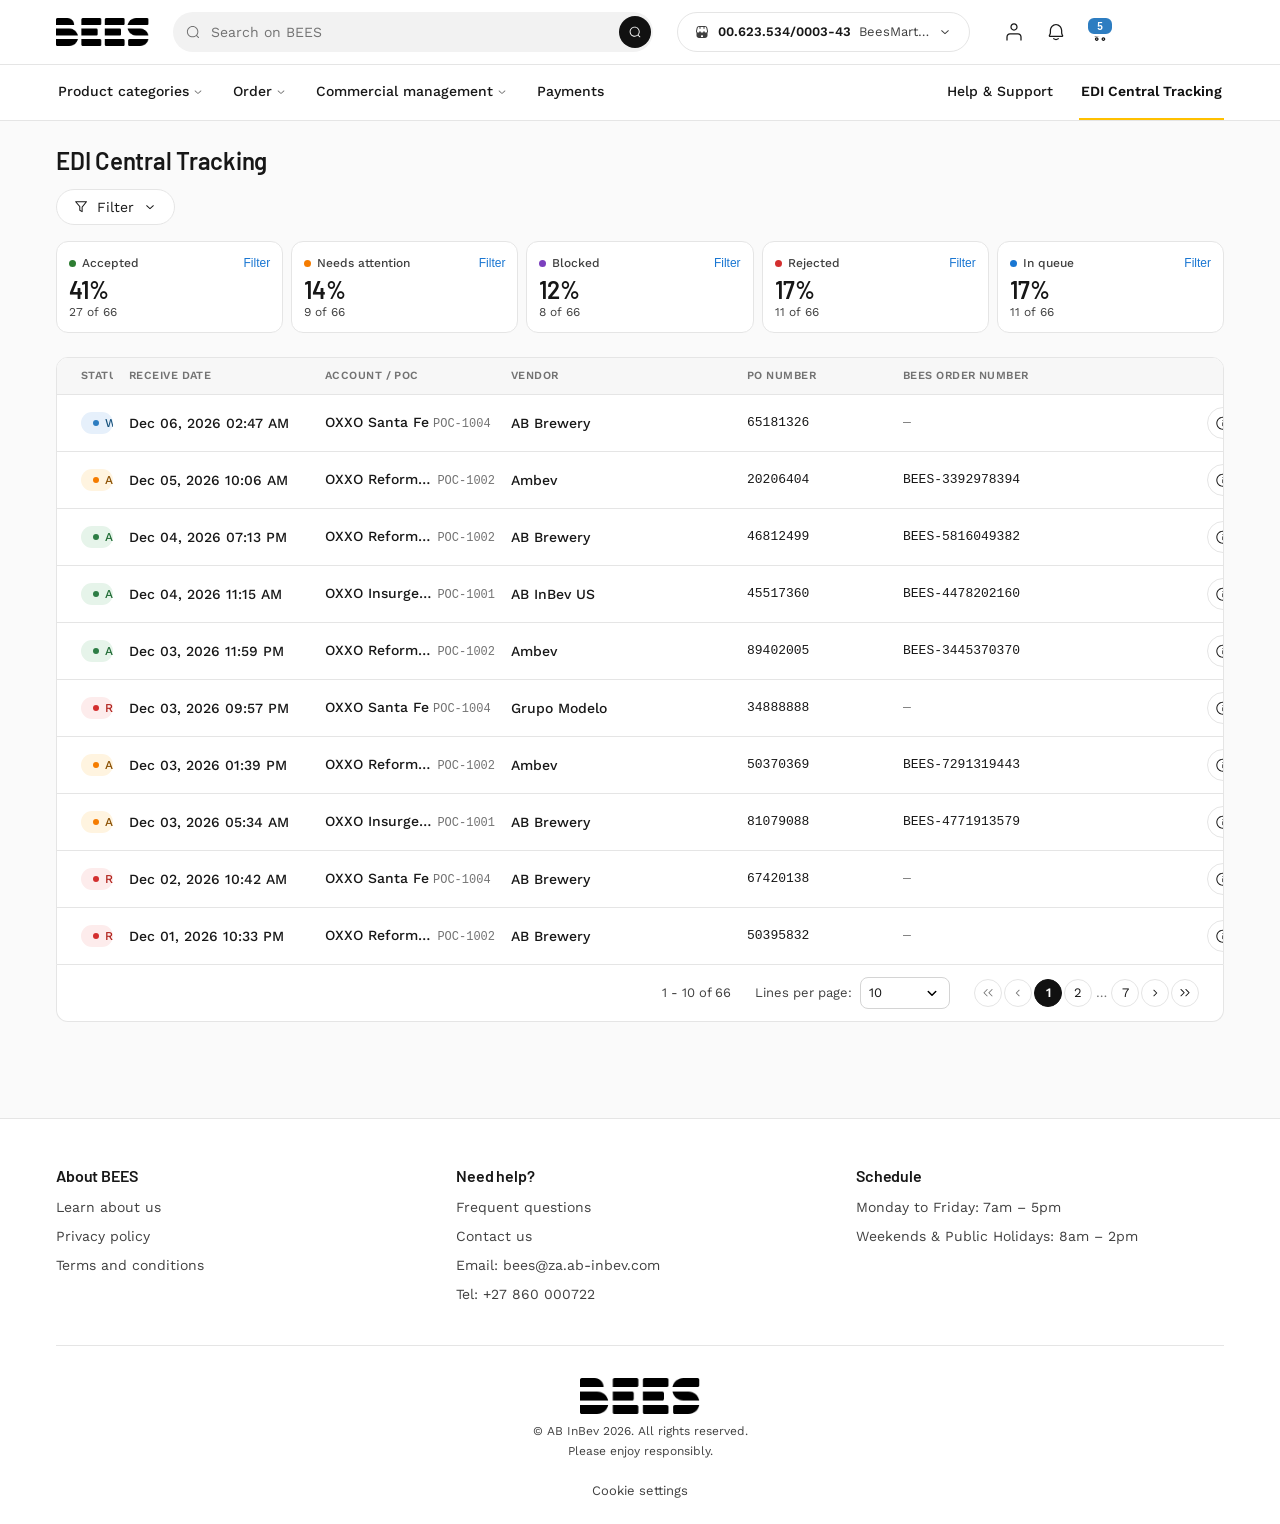
==== commit 75f14135: "feat(edi-central-tracker): remove reprocess actions; sync heatmap dashboard Retailer/customer users " ====
--- a/prototypes/edi-central-tracker/index.html
+++ b/prototypes/edi-central-tracker/index.html
@@ -138,23 +138,6 @@
       <!-- Active filter chips -->
       <div class="result-bar" id="resultBar" hidden>
         <div class="chip-row" id="activeFilters"></div>
-      </div>
-
-      <!-- Bulk actions toolbar — appears above the list when there are
-           selectable rows (Blocked / Rejected / Accepted with alerts). -->
-      <div class="bulk-bar" id="bulkBar">
-        <label class="bulk-select-all">
-          <input type="checkbox" id="bulkSelectAll" data-track="bulk-select-all" onchange="toggleSelectAllOnPage(this.checked)" />
-          <span id="bulkSelectAllLabel">Select all on this page</span>
-        </label>
-        <div class="bulk-actions">
-          <span class="bulk-count" id="bulkCount">0 selected</span>
-          <button type="button" class="hexa-btn hexa-btn--tertiary" id="bulkClearBtn" data-track="bulk-clear" onclick="clearSelection()" disabled>Clear selection</button>
-          <button type="button" class="hexa-btn hexa-btn--primary" id="bulkReprocessBtn" data-track="cta-bulk-reprocess" onclick="reprocessSelected()" disabled>
-            <hexa-icon name="SyncIcon"></hexa-icon>
-            <span id="bulkReprocessLabel">Reprocess selected</span>
-          </button>
-        </div>
       </div>
 
       <!-- List + pagination -->
@@ -196,10 +179,6 @@
                 <hexa-icon name="InfoIcon"></hexa-icon>
                 View summary
               </button>
-              <button type="button" class="band-btn band-btn--primary" id="itemPageReprocessBtn" data-track="item-reprocess" onclick="reprocessFromItemPage()">
-                <hexa-icon name="SyncIcon"></hexa-icon>
-                Reprocess order
-              </button>
             </div>
           </div>
         </div>
@@ -261,11 +240,7 @@
     </header>
     <div class="body" id="drawerBody"></div>
     <footer>
-      <button class="hexa-btn hexa-btn--tertiary" data-track="drawer-cancel" onclick="closeDrawer()">Close</button>
-      <button class="hexa-btn hexa-btn--primary" id="drawerReprocess" data-track="drawer-reprocess" onclick="reprocessFromDrawer()">
-        <hexa-icon name="SyncIcon"></hexa-icon>
-        Reprocess
-      </button>
+      <button class="hexa-btn hexa-btn--secondary" data-track="drawer-cancel" onclick="closeDrawer()">Close</button>
     </footer>
   </aside>
 
@@ -298,12 +273,8 @@
     itemPageOrderId: null,     // order shown in the Item-level full page
     page: 1,
     pageSize: 10,
-    selected: new Set(),       // ids of orders ticked for bulk reprocess
+    selected: new Set(),       // reserved — no bulk actions in retailer view
   };
-
-  // Order statuses that can be bulk-reprocessed (and therefore get a checkbox).
-  const REPROCESSABLE_STATUSES = new Set(['BLOCKED', 'REJECTED', 'ALERTS']);
-  const isReprocessable = (o) => REPROCESSABLE_STATUSES.has(o.statusId);
 
   // ============================================================
   // INIT
@@ -679,42 +650,22 @@
     const end = Math.min(start + pageSize, total);
     const pageOrders = orders.slice(start, end);
 
-    // Column order is optimised for the user's scan-then-act flow:
-    //   [select] → Status → Receive date → Account → Vendor → PO# → [actions]
+    // Column order is optimised for the user's scan flow:
+    //   Status → Receive date → Account → Vendor → PO# → [actions]
     // Clicking the row body navigates to the Item-level page; the inline
-    // Summary and Reprocess buttons cover the secondary in-place actions.
+    // Summary button covers the secondary in-place action.
     const rows = pageOrders.map((o) => {
-      const selectable = isReprocessable(o);
-      const checked = view.selected.has(o.id);
-      const checkboxCell = selectable
-        ? `<label class="cell-select" onclick="event.stopPropagation()" title="Select for bulk reprocess">
-             <input type="checkbox" data-track="row-select-${o.statusId.toLowerCase()}"
-                    ${checked ? 'checked' : ''}
-                    onchange="toggleRowSelection('${o.id}', this.checked)" />
-           </label>`
-        : `<span class="cell-select cell-select--disabled" title="${o.statusLabel} orders can't be reprocessed"></span>`;
-
-      const reprocessBtn = selectable
-        ? `<button type="button" class="row-action row-action--primary"
-                 data-track="row-reprocess-${o.statusId.toLowerCase()}"
-                 onclick="event.stopPropagation();reprocessOrder('${o.id}')"
-                 title="Reprocess this order">
-             <hexa-icon name="SyncIcon"></hexa-icon>
-           </button>`
-        : '';
-
       // Single-line data row. Each cell is one inline value — no stacked
       // labels (the table header above carries the labels). The wrapping
       // .order-table container handles horizontal scroll if the viewport
       // is narrower than the row's natural width.
       return `
-        <div class="order-row ${selectable ? 'is-selectable' : ''} ${checked ? 'is-selected' : ''}"
+        <div class="order-row"
              data-id="${o.id}"
              onclick="openItemPage('${o.id}')"
              data-track="row-open-items"
              role="button" tabindex="0"
              onkeydown="if(event.key==='Enter'||event.key===' '){event.preventDefault();openItemPage('${o.id}')}">
-          ${checkboxCell}
           <div class="cell cell-status">${statusPill(o)}</div>
           <div class="cell cell-date">${fmtDate(o.receivedAt)}</div>
           <div class="cell cell-account">
@@ -733,7 +684,6 @@
                     title="View order summary">
               <hexa-icon name="InfoIcon"></hexa-icon>
             </button>
-            ${reprocessBtn}
           </div>
         </div>
       `;
@@ -744,7 +694,6 @@
     // can't fit the natural row width.
     const headerRow = `
       <div class="order-row order-row--head" role="row">
-        <div class="cell-select cell-select--head" aria-hidden="true"></div>
         <div class="cell cell-status">Status</div>
         <div class="cell cell-date">Receive date</div>
         <div class="cell cell-account">Account / POC</div>
@@ -761,8 +710,6 @@
       </div>
       ${renderPagination(start, end, total, totalPages)}
     `;
-
-    syncBulkBar(pageOrders);
   }
 
   function renderPagination(start, end, total, totalPages) {
@@ -813,68 +760,6 @@
   renderTable();
 
   // ============================================================
-  // REPROCESS (mock) — flashes the row, randomises new outcome
-  // ============================================================
-  function applyReprocessOutcome(o) {
-    const r = Math.random();
-    if (r < 0.50) {
-      o.statusId = 'ACCEPTED';  o.statusLabel = 'Accepted';
-      o.statusTone = 'success'; o.reason = '';
-    } else if (r < 0.75) {
-      o.statusId = 'ALERTS';    o.statusLabel = 'Accepted with alerts';
-      o.statusTone = 'warning'; o.reason = D.ALERT_REASONS[Math.floor(Math.random() * D.ALERT_REASONS.length)];
-    } else if (r < 0.90) {
-      o.statusId = 'BLOCKED';   o.statusLabel = 'Blocked';
-      o.statusTone = 'blocked'; o.reason = D.BLOCKED_REASONS[Math.floor(Math.random() * D.BLOCKED_REASONS.length)];
-    } else {
-      o.statusId = 'REJECTED';  o.statusLabel = 'Rejected';
-      o.statusTone = 'error';   o.reason = D.REJECT_REASONS[Math.floor(Math.random() * D.REJECT_REASONS.length)];
-    }
-    // BEES order number is only assigned once the order has been ingested
-    // into the BEES OMS — i.e. after a successful Accepted/Alerts outcome.
-    if (o.statusId === 'ACCEPTED' || o.statusId === 'ALERTS') {
-      if (!o.beesOrderNumber) {
-        o.beesOrderNumber = 'BEES-' + (1000000000 + Math.floor(Math.random() * 8999999999)).toString();
-      }
-    } else {
-      o.beesOrderNumber = null;
-    }
-  }
-
-  function reprocessOrder(id) {
-    const o = D.orders.find(x => x.id === id);
-    if (!o) return;
-    HT.track('reprocess_triggered', { status_before: o.statusId, vendor: o.vendorCode });
-    setTimeout(() => {
-      applyReprocessOutcome(o);
-      HT.track('reprocess_completed', { outcome: o.statusId });
-      renderTable();
-      const row = document.querySelector(`.order-row[data-id="${id}"]`);
-      if (row) row.classList.add('flash');
-      if (view.openOrderId === id) populateDrawer(o);
-    }, 900);
-  }
-
-  function reprocessFromDrawer() {
-    if (!view.openOrderId) return;
-    const o = D.orders.find(x => x.id === view.openOrderId);
-    const btn = document.getElementById('drawerReprocess');
-    btn.classList.add('hexa-btn--loading');
-    btn.disabled = true;
-    HT.track('reprocess_triggered', { status_before: o.statusId, vendor: o.vendorCode, source: 'drawer' });
-    setTimeout(() => {
-      applyReprocessOutcome(o);
-      HT.track('reprocess_completed', { outcome: o.statusId, source: 'drawer' });
-      btn.classList.remove('hexa-btn--loading');
-      btn.disabled = false;
-      populateDrawer(o);
-      renderTable();
-      const row = document.querySelector(`.order-row[data-id="${o.id}"]`);
-      if (row) row.classList.add('flash');
-    }, 900);
-  }
-
-  // ============================================================
   // DRAWER (non-modal: page stays interactive; close via X / Esc / scrim / Close)
   // ============================================================
   function openDrawer(id) {
@@ -895,9 +780,6 @@
   }
   function populateDrawer(o) {
     document.getElementById('drawerTitle').textContent = 'PO ' + o.poNumber;
-    const reprocessBtn = document.getElementById('drawerReprocess');
-    const reprocessable = (o.statusId === 'REJECTED' || o.statusId === 'ALERTS' || o.statusId === 'BLOCKED');
-    reprocessBtn.style.display = reprocessable ? '' : 'none';
 
     // Map our extended tones (blocked) onto Hexa's stock alert variants.
     const alertVariant = o.statusTone === 'success' ? 'info'
@@ -911,7 +793,7 @@
                      : o.statusTone === 'blocked' ? 'Why is this on hold?'
                      : 'What changed?';
     const blockedFooter = o.statusTone === 'blocked'
-      ? `<div class="text-body-xs text-fg-neutral-secondary" style="margin-top:8px">If not resolved within the SLA, this order will auto-transition to <strong>Rejected</strong>. Fix the underlying issue and reprocess to release it.</div>`
+      ? `<div class="text-body-xs text-fg-neutral-secondary" style="margin-top:8px">If not resolved within the SLA, this order will auto-transition to <strong>Rejected</strong>. Contact BEES support to resolve this issue.</div>`
       : '';
     const reasonBlock = o.reason ? `
       <div class="hexa-alert hexa-alert--${alertVariant}">
@@ -939,109 +821,11 @@
           <dt>Total value</dt><dd>${fmtMoney(o.totalValue)}</dd>
         </dl>
       </div>
-      <div class="section">
-        <h4>What happens when you reprocess?</h4>
-        <p class="text-body-sm text-fg-neutral-secondary">We resubmit this order to the vendor's processing pipeline. Use this after fixing the underlying configuration (POC mapping, item catalog, delivery window). Original PO number is preserved.</p>
-      </div>
     `;
   }
 
   // Close drawer on Esc
   document.addEventListener('keydown', (e) => { if (e.key === 'Escape' && view.openOrderId) closeDrawer(); });
-
-  // ============================================================
-  // BULK SELECTION
-  //   - Only Blocked / Rejected / Accepted-with-alerts orders can be selected.
-  //   - "Select all on page" only acts on the *currently selectable* rows
-  //     of the visible page (it skips Accepted, Processing, Waiting).
-  //   - Selections persist across pages (so the user can build up a batch
-  //     across pagination), but the bulk bar always reflects the count
-  //     against the full applied filter set.
-  // ============================================================
-  function toggleRowSelection(id, on) {
-    if (on) view.selected.add(id); else view.selected.delete(id);
-    HT.track('row_selection_toggled', { id, on, total_selected: view.selected.size });
-    // Cheap re-render: just update the row + the bulk bar (avoid full table redraw)
-    const row = document.querySelector(`.order-row[data-id="${id}"]`);
-    if (row) row.classList.toggle('is-selected', on);
-    const orders = filteredOrders();
-    const start = (view.page - 1) * view.pageSize;
-    const pageOrders = orders.slice(start, start + view.pageSize);
-    syncBulkBar(pageOrders);
-  }
-
-  function toggleSelectAllOnPage(on) {
-    const orders = filteredOrders();
-    const start = (view.page - 1) * view.pageSize;
-    const pageOrders = orders.slice(start, start + view.pageSize);
-    const selectablePageIds = pageOrders.filter(isReprocessable).map(o => o.id);
-    selectablePageIds.forEach(id => { if (on) view.selected.add(id); else view.selected.delete(id); });
-    HT.track('bulk_select_all_toggled', { on, count: selectablePageIds.length });
-    renderTable();
-  }
-
-  function clearSelection() {
-    const n = view.selected.size;
-    view.selected.clear();
-    HT.track('bulk_selection_cleared', { count: n });
-    renderTable();
-  }
-
-  function syncBulkBar(pageOrders) {
-    const bar = document.getElementById('bulkBar');
-    const selectablePage = pageOrders.filter(isReprocessable);
-    // Hide the bar entirely when nothing on this page is selectable AND nothing
-    // is selected globally — keeps the UI clean for clean pages.
-    const showBar = selectablePage.length > 0 || view.selected.size > 0;
-    bar.hidden = !showBar;
-    if (!showBar) return;
-
-    const selectedOnPage = selectablePage.filter(o => view.selected.has(o.id)).length;
-    const allOnPageSelected = selectablePage.length > 0 && selectedOnPage === selectablePage.length;
-
-    const cb = document.getElementById('bulkSelectAll');
-    cb.checked = allOnPageSelected;
-    cb.indeterminate = selectedOnPage > 0 && !allOnPageSelected;
-    cb.disabled = selectablePage.length === 0;
-
-    document.getElementById('bulkSelectAllLabel').textContent =
-      selectablePage.length === 0 ? 'No selectable orders on this page'
-                                  : `Select all on this page (${selectablePage.length})`;
-
-    const total = view.selected.size;
-    document.getElementById('bulkCount').textContent = total === 1 ? '1 selected' : `${total.toLocaleString()} selected`;
-    document.getElementById('bulkClearBtn').disabled = total === 0;
-    const reBtn = document.getElementById('bulkReprocessBtn');
-    reBtn.disabled = total === 0;
-    document.getElementById('bulkReprocessLabel').textContent =
-      total > 0 ? `Reprocess selected (${total.toLocaleString()})` : 'Reprocess selected';
-  }
-
-  function reprocessSelected() {
-    const ids = [...view.selected];
-    if (!ids.length) return;
-    const btn = document.getElementById('bulkReprocessBtn');
-    btn.disabled = true;
-    btn.classList.add('hexa-btn--loading');
-    HT.track('bulk_reprocess_triggered', { count: ids.length });
-    // Mock latency, then process all at once.
-    setTimeout(() => {
-      const outcomes = { ACCEPTED: 0, ALERTS: 0, BLOCKED: 0, REJECTED: 0 };
-      ids.forEach(id => {
-        const o = D.orders.find(x => x.id === id);
-        if (o) { applyReprocessOutcome(o); outcomes[o.statusId] = (outcomes[o.statusId] || 0) + 1; }
-      });
-      HT.track('bulk_reprocess_completed', { count: ids.length, outcomes });
-      view.selected.clear();
-      btn.classList.remove('hexa-btn--loading');
-      renderTable();
-      // Flash all the rows that were processed (best-effort — rows still visible only)
-      ids.forEach(id => {
-        const row = document.querySelector(`.order-row[data-id="${id}"]`);
-        if (row) row.classList.add('flash');
-      });
-    }, 1100);
-  }
 
   // ============================================================
   // ITEM-LEVEL PAGE  (#order/<id>)
@@ -1059,9 +843,6 @@
       return;
     }
     view.itemPageOrderId = orderId;
-
-    // Show/hide the "Reprocess order" button based on the order's reprocessability.
-    document.getElementById('itemPageReprocessBtn').style.display = isReprocessable(o) ? '' : 'none';
 
     // Order facts card — status pill + key/value grid (BEES order #, PO #,
     // POC, vendor, date, items, totals). Lays out as a responsive 3-column
@@ -1198,28 +979,7 @@
     });
   }
 
-  function reprocessFromItemPage() {
-    if (!view.itemPageOrderId) return;
-    const o = D.orders.find(x => x.id === view.itemPageOrderId);
-    if (!o) return;
-    const btn = document.getElementById('itemPageReprocessBtn');
-    btn.disabled = true;
-    btn.classList.add('hexa-btn--loading');
-    HT.track('reprocess_triggered', { status_before: o.statusId, vendor: o.vendorCode, source: 'item-page' });
-    setTimeout(() => {
-      applyReprocessOutcome(o);
-      // Re-roll the per-item statuses to roughly match the new order status.
-      // Cheap mock: clear all issues if accepted, otherwise leave them.
-      if (o.statusId === 'ACCEPTED') {
-        o.items.forEach(it => { it.status = 'OK'; it.issueCode = null; it.issueLabel = null; });
-      }
-      HT.track('reprocess_completed', { outcome: o.statusId, source: 'item-page' });
-      btn.classList.remove('hexa-btn--loading');
-      btn.disabled = false;
-      renderItemPage(view.itemPageOrderId);
-      if (view.openOrderId === o.id) populateDrawer(o);
-    }, 900);
-  }
+  function reprocessFromItemPage() { /* removed — reprocess is an ops-only capability */ }
 
   // ============================================================
   // SCREEN ROUTING
